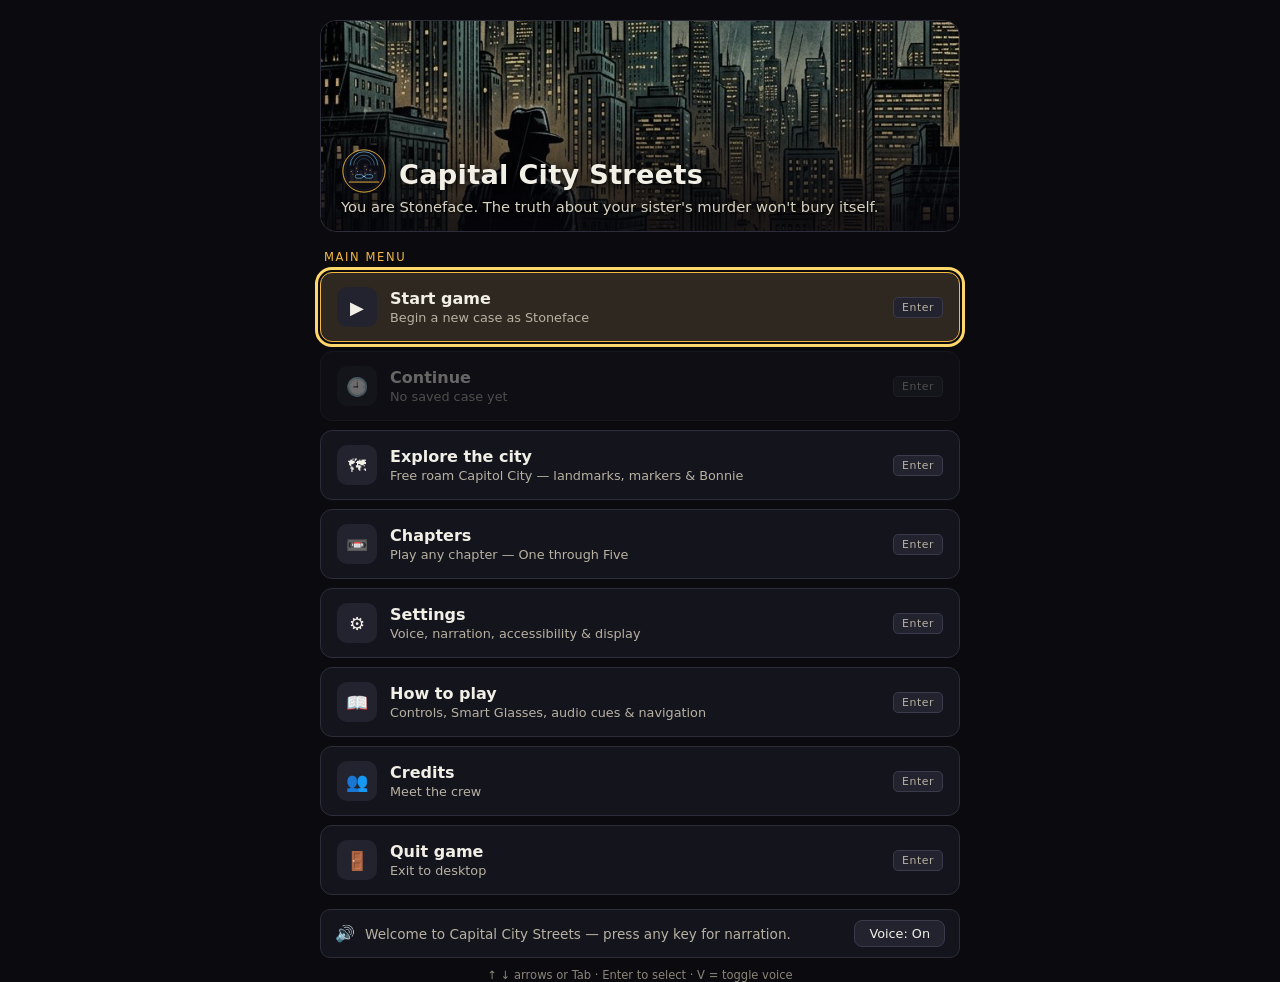
==== index.html @ 8eba344f "Initial commit - Capital City Streets Demo by Asfand Ali Play now: https://asfand5302.github.io/capi" ====
<!DOCTYPE html>
<html lang="en">
<head>
  <meta charset="utf-8" />
  <meta name="viewport" content="width=device-width, initial-scale=1, viewport-fit=cover, user-scalable=no" />
  <meta name="apple-mobile-web-app-capable" content="yes" />
  <meta name="apple-mobile-web-app-status-bar-style" content="black-translucent" />
  <meta name="mobile-web-app-capable" content="yes" />
  <title>Capital City Streets — Paschall Game Hub</title>
  <style>
    * { -webkit-tap-highlight-color: transparent; }
    html { touch-action: manipulation; }
    body { overscroll-behavior: none; }
    #choices button, .menu-btn, .v-toggle, .back-btn { touch-action: manipulation; -webkit-tap-highlight-color: rgba(245,185,66,0.3); }
    audio { display: none !important; }
  </style>
  <link rel="icon" href='data:image/svg+xml,<svg xmlns="http://www.w3.org/2000/svg" viewBox="0 0 100 100"><circle cx="50" cy="50" r="46" fill="%230c0c14" stroke="%23f5b942" stroke-width="6"/><rect x="30" y="60" width="40" height="6" fill="%23f5b942"/><rect x="30" y="40" width="17" height="9" rx="4.5" fill="none" stroke="%237fd4ff" stroke-width="4"/><rect x="53" y="40" width="17" height="9" rx="4.5" fill="none" stroke="%237fd4ff" stroke-width="4"/></svg>' />
  <link rel="stylesheet" href="styles.css" />
</head>
<body>

  <!-- ══ Custom logo emblem: the city seen through Smart Glasses ══ -->
  <svg style="display:none" aria-hidden="true">
    <symbol id="ccs-logo" viewBox="0 0 200 200">
      <circle cx="100" cy="100" r="92" fill="#0c0c14" stroke="#f5b942" stroke-width="4"/>
      <circle cx="100" cy="100" r="82" fill="none" stroke="#2a2a3a" stroke-width="2"/>
      <path d="M40 76 a60 60 0 0 1 120 0" fill="none" stroke="#7fd4ff" stroke-width="3" opacity=".85"/>
      <path d="M55 76 a45 45 0 0 1 90 0" fill="none" stroke="#7fd4ff" stroke-width="3" opacity=".55"/>
      <path d="M70 76 a30 30 0 0 1 60 0" fill="none" stroke="#7fd4ff" stroke-width="3" opacity=".3"/>
      <g fill="#1b1b28">
        <rect x="38" y="92" width="18" height="52"/><rect x="60" y="78" width="16" height="66"/>
        <rect x="80" y="98" width="14" height="46"/><rect x="98" y="70" width="18" height="74"/>
        <rect x="120" y="88" width="16" height="56"/><rect x="140" y="100" width="18" height="44"/>
      </g>
      <g fill="#f5b942">
        <rect x="43" y="100" width="3" height="4"/><rect x="50" y="112" width="3" height="4"/>
        <rect x="65" y="86" width="3" height="4"/><rect x="70" y="100" width="3" height="4"/>
        <rect x="103" y="78" width="3" height="4"/><rect x="110" y="92" width="3" height="4"/>
        <rect x="103" y="108" width="3" height="4"/><rect x="125" y="96" width="3" height="4"/>
        <rect x="146" y="108" width="3" height="4"/>
      </g>
      <rect x="62" y="116" width="34" height="15" rx="7.5" fill="#0c0c14" stroke="#7fd4ff" stroke-width="2.5"/>
      <rect x="104" y="116" width="34" height="15" rx="7.5" fill="#0c0c14" stroke="#7fd4ff" stroke-width="2.5"/>
      <rect x="96" y="121" width="8" height="5" fill="#7fd4ff"/>
      <rect x="34" y="146" width="132" height="4" fill="#f5b942"/>
    </symbol>
  </svg>

  <!-- ══ Paschall Game Hub — studio splash ══ -->
  <div id="splash" role="alert" aria-label="Paschall Game Hub presents Capital City Streets. Press any key to continue.">
    <svg class="splash-logo" aria-hidden="true"><use href="#ccs-logo"/></svg>
    <div class="splash-studio">PASCHALL GAME HUB</div>
    <div class="splash-presents">— presents —</div>
    <div class="splash-title">CAPITAL CITY STREETS</div>
    <div class="splash-tag">Hunt the truth. Avenge the silence.</div>
    <div class="splash-hint">press any key</div>
  </div>

  <!-- ══════════ MAIN MENU (mirrors original s-lobby) ══════════ -->
  <div id="main-menu" role="main" aria-label="Capital City Streets — main menu">
    <div class="menu-container">
      <h2 class="sr-only">Capital City Streets. Main menu. 7 options. Use arrow keys to navigate, Enter to select. Press V to toggle voice.</h2>

      <div class="menu-hero" aria-hidden="true">
        <img src="img/title.jpg" alt="" />
        <div class="menu-hero-overlay"></div>
        <div class="game-logo">
          <h1><svg class="logo-mark" aria-hidden="true"><use href="#ccs-logo"/></svg>Capital City Streets</h1>
          <p>You are Stoneface. The truth about your sister's murder won't bury itself.</p>
        </div>
      </div>

      <!-- Main list -->
      <div id="menu-list-wrap">
        <p class="lbl" aria-hidden="true">Main menu</p>
        <ul class="menu-list" role="listbox" aria-label="Main menu" id="lobby-menu">
          <li role="none"><button class="menu-btn" role="option" data-action="start"
            data-speak="Start game. Begin a new case as Stoneface. Press Enter.">
            <span class="micon" aria-hidden="true">▶</span>
            <span class="mlabel"><span class="mtitle">Start game</span><span class="msub">Begin a new case as Stoneface</span></span>
            <span class="kbadge" aria-hidden="true">Enter</span>
          </button></li>
          <li role="none"><button class="menu-btn" role="option" data-action="continue" id="menu-continue"
            data-speak="Continue. Resume your last save. Stoneface's case file is waiting. Press Enter.">
            <span class="micon" aria-hidden="true">🕘</span>
            <span class="mlabel"><span class="mtitle">Continue</span><span class="msub">Resume your last save</span></span>
            <span class="kbadge" aria-hidden="true">Enter</span>
          </button></li>
          <li role="none"><button class="menu-btn" role="option" data-action="explore"
            data-speak="Explore the city. Free roam Capitol City block by block. Landmarks, markers, and Bonnie. Press Enter.">
            <span class="micon" aria-hidden="true">🗺</span>
            <span class="mlabel"><span class="mtitle">Explore the city</span><span class="msub">Free roam Capitol City — landmarks, markers &amp; Bonnie</span></span>
            <span class="kbadge" aria-hidden="true">Enter</span>
          </button></li>
          <li role="none"><button class="menu-btn" role="option" data-action="chapters"
            data-speak="Chapters. Jump straight into any chapter of the story. Press Enter.">
            <span class="micon" aria-hidden="true">📼</span>
            <span class="mlabel"><span class="mtitle">Chapters</span><span class="msub">Play any chapter — One through Five</span></span>
            <span class="kbadge" aria-hidden="true">Enter</span>
          </button></li>
          <li role="none"><button class="menu-btn" role="option" data-action="settings"
            data-speak="Settings. Adjust voice, narration speed, accessibility and display options. Press Enter.">
            <span class="micon" aria-hidden="true">⚙</span>
            <span class="mlabel"><span class="mtitle">Settings</span><span class="msub">Voice, narration, accessibility &amp; display</span></span>
            <span class="kbadge" aria-hidden="true">Enter</span>
          </button></li>
          <li role="none"><button class="menu-btn" role="option" data-action="howto"
            data-speak="How to play. Learn the controls, Smart Glasses system, audio cues, and city navigation. Press Enter.">
            <span class="micon" aria-hidden="true">📖</span>
            <span class="mlabel"><span class="mtitle">How to play</span><span class="msub">Controls, Smart Glasses, audio cues &amp; navigation</span></span>
            <span class="kbadge" aria-hidden="true">Enter</span>
          </button></li>
          <li role="none"><button class="menu-btn" role="option" data-action="credits"
            data-speak="Credits. Meet the crew behind Capital City Streets. Press Enter.">
            <span class="micon" aria-hidden="true">👥</span>
            <span class="mlabel"><span class="mtitle">Credits</span><span class="msub">Meet the crew</span></span>
            <span class="kbadge" aria-hidden="true">Enter</span>
          </button></li>
          <li role="none"><button class="menu-btn" role="option" data-action="quit"
            data-speak="Quit game. Exit to desktop. Press Enter.">
            <span class="micon" aria-hidden="true">🚪</span>
            <span class="mlabel"><span class="mtitle">Quit game</span><span class="msub">Exit to desktop</span></span>
            <span class="kbadge" aria-hidden="true">Enter</span>
          </button></li>
        </ul>

        <div class="voicebar">
          <span aria-hidden="true" class="vb-icon">🔊</span>
          <span id="lv-label">Smart Glasses narration on — press V to toggle</span>
          <button class="v-toggle" id="lv-btn" aria-pressed="true"
            data-speak="Voice toggle. Currently on. Press Enter to turn narration off.">Voice: On</button>
        </div>
        <p class="kbd-hint">↑ ↓ arrows or Tab · Enter to select · V = toggle voice</p>
      </div>

      <!-- Chapters panel -->
      <div id="chapters-panel" class="menu-panel" hidden aria-label="Chapter select">
        <div class="panel-top">
          <button class="back-btn" data-action="back-main"
            data-speak="Back. Return to main menu. Press Enter.">← Back</button>
          <h2 class="panel-title">Select chapter</h2>
        </div>
        <ul class="menu-list">
          <li><button class="menu-btn" data-chapter="1"
            data-speak="Chapter One, The First Echo. Salena's apartment, the jingle lock, first blood. Press Enter to play.">
            <span class="micon" aria-hidden="true">1</span>
            <span class="mlabel"><span class="mtitle">The First Echo</span><span class="msub">Salena's apartment · the jingle lock · the data drive</span></span></button></li>
          <li><button class="menu-btn" data-chapter="2"
            data-speak="Chapter Two, The Block. Southside, Harbor, the Velvet Room stickup. Press Enter to play.">
            <span class="micon" aria-hidden="true">2</span>
            <span class="mlabel"><span class="mtitle">The Block</span><span class="msub">Southside · Harbor · the Velvet stickup</span></span></button></li>
          <li><button class="menu-btn" data-chapter="3"
            data-speak="Chapter Three, Waterfront and Island. Road ambush, nuclear Bonnie, the casino. Press Enter to play.">
            <span class="micon" aria-hidden="true">3</span>
            <span class="mlabel"><span class="mtitle">Waterfront / Island</span><span class="msub">Road ambush · nuclear Bonnie · the casino</span></span></button></li>
          <li><button class="menu-btn" data-chapter="4"
            data-speak="Chapter Four, The Takedown. Precinct shootout, five hitmen, the court ambush. Press Enter to play.">
            <span class="micon" aria-hidden="true">4</span>
            <span class="mlabel"><span class="mtitle">The Takedown</span><span class="msub">Precinct shootout · five hitmen · the court ambush</span></span></button></li>
          <li><button class="menu-btn" data-chapter="5"
            data-speak="Chapter Five, The Grand Finale. The mansion gala, Wexler and Voss, three endings. Press Enter to play.">
            <span class="micon" aria-hidden="true">5</span>
            <span class="mlabel"><span class="mtitle">The Grand Finale</span><span class="msub">Mansion gala · Wexler &amp; Voss · three endings</span></span></button></li>
                                      </ul>
      </div>

      <!-- Settings panel -->
      <div id="settings-panel" class="menu-panel" hidden aria-label="Settings">
        <div class="panel-top">
          <button class="back-btn" data-action="back-main"
            data-speak="Back. Return to main menu. Press Enter.">← Back</button>
          <h2 class="panel-title">Settings</h2>
        </div>
        <div class="setting-row">
          <span class="sicon" aria-hidden="true">🔊</span>
          <span class="slabel"><span class="sname">Smart Glasses narration</span>
          <span class="sdesc">Spoken narration of every line and option</span></span>
          <button class="v-toggle" id="set-voice" aria-pressed="true"
            data-speak="Smart Glasses narration. Currently on. Press Enter to toggle.">On</button>
        </div>
        <div class="setting-row">
          <span class="sicon" aria-hidden="true">⏩</span>
          <span class="slabel"><span class="sname">Narration speed</span>
          <span class="sdesc">How fast the Smart Glasses speak</span></span>
          <input type="range" id="set-rate" class="sslider" min="70" max="150" step="10"
            aria-label="Narration speed percent"
            data-speak="Narration speed slider. Use left and right arrow keys to change the speed.">
          <span class="sval" id="set-rate-val">100%</span>
        </div>
        <div class="setting-row">
          <span class="sicon" aria-hidden="true">🎼</span>
          <span class="slabel"><span class="sname">Music volume</span>
          <span class="sdesc">Generative score loudness</span></span>
          <input type="range" id="set-mus" class="sslider" min="0" max="100" step="5"
            aria-label="Music volume percent"
            data-speak="Music volume slider. Use left and right arrows to change.">
          <span class="sval" id="set-mus-val">100%</span>
        </div>
        <div class="setting-row">
          <span class="sicon" aria-hidden="true">🌆</span>
          <span class="slabel"><span class="sname">Ambience volume</span>
          <span class="sdesc">Room tones, rain, city life</span></span>
          <input type="range" id="set-amb" class="sslider" min="0" max="100" step="5"
            aria-label="Ambience volume percent"
            data-speak="Ambience volume slider. Use left and right arrows to change.">
          <span class="sval" id="set-amb-val">100%</span>
        </div>
        <div class="setting-row">
          <span class="sicon" aria-hidden="true">🌓</span>
          <span class="slabel"><span class="sname">High contrast</span>
          <span class="sdesc">Brighter colors, stronger outlines — key H anytime</span></span>
          <button class="v-toggle" id="set-hc" aria-pressed="false"
            data-speak="High contrast mode. Currently off. Press Enter to toggle.">Off</button>
        </div>
        <div class="setting-row">
          <span class="sicon" aria-hidden="true">🎧</span>
          <span class="slabel"><span class="sname">Focus Mode</span>
          <span class="sdesc">Dims visuals during play — press F anytime in game</span></span>
        </div>
        <div class="setting-row" style="border:2px solid #f5b942; background: rgba(245,185,66,0.08);">
          <span class="sicon" aria-hidden="true">🦯</span>
          <span class="slabel"><span class="sname">Blind-Friendly Real Audio — OpenGameArt.org</span>
          <span class="sdesc">Real noir jazz (Future Noir, Velvet Sax, Noire Crime Time) + real punch SFX + footsteps + city ambience. For blind immersion — CC0/CC-BY</span></span>
          <button class="v-toggle" id="set-oga" aria-pressed="true"
            data-speak="Blind friendly real audio from Open Game Art. Currently on. Real noir jazz and punch sounds for blind immersion. Press Enter to toggle.">On</button>
        </div>
        <div class="setting-row">
          <span class="sicon" aria-hidden="true">🎵</span>
          <span class="slabel"><span class="sname">Real Music Volume</span>
          <span class="sdesc">Noir jazz tracks from OpenGameArt.org</span></span>
          <input type="range" id="set-oga-mus" class="sslider" min="0" max="100" step="5"
            aria-label="Real music volume"
            data-speak="Real noir music volume slider.">
          <span class="sval" id="set-oga-mus-val">70%</span>
        </div>
        <div class="setting-row">
          <span class="sicon" aria-hidden="true">🥊</span>
          <span class="slabel"><span class="sname">Real SFX Volume</span>
          <span class="sdesc">Real punch, footsteps, doors from OpenGameArt.org</span></span>
          <input type="range" id="set-oga-sfx" class="sslider" min="0" max="100" step="5"
            aria-label="Real SFX volume"
            data-speak="Real punch and footsteps volume slider.">
          <span class="sval" id="set-oga-sfx-val">90%</span>
        </div>
        <div class="setting-row" style="border:2px solid #7fd4ff; background: rgba(127,212,255,0.08);">
          <span class="sicon" aria-hidden="true">🎙️</span>
          <span class="slabel"><span class="sname">Real Human Voices — Not Computer!</span>
          <span class="sdesc">Stoneface, Glasses, Salena, Sam, Priest now sound like REAL people, not computer TTS. Generated with AI voice actors. Hybrid: real for main, improved TTS for others.</span></span>
          <button class="v-toggle" id="set-realvoices" aria-pressed="true"
            data-speak="Real human voices. Currently on. Real human voices, not computer. Stoneface, Glasses, Salena have real voices. Press Enter to toggle.">On</button>
        </div>
        <div class="setting-row" style="border:2px solid #ff6b6b; background: rgba(255,107,107,0.08);">
          <span class="sicon" aria-hidden="true">🔊</span>
          <span class="slabel"><span class="sname">Realistic Sounds — Mixkit / OGA CC0</span>
          <span class="sdesc">Real recorded footsteps (grass, stone, sand, concrete), punches (strong, fast, body), doors, city rain, coins, swords. CC0 realistic, not synthetic. From Mixkit-style packs.</span></span>
          <button class="v-toggle" id="set-realistic" aria-pressed="true"
            data-speak="Realistic sounds from Mixkit and OpenGameArt. Currently on. Real footsteps, punches, doors, city ambience. Press Enter to toggle.">On</button>
        </div>
        <div class="setting-row">
          <span class="sicon" aria-hidden="true">🎚️</span>
          <span class="slabel"><span class="sname">Realistic Volume</span>
          <span class="sdesc">Footsteps, punches, doors, city - realistic SFX</span></span>
          <input type="range" id="set-real-vol" class="sslider" min="0" max="100" step="5"
            aria-label="Realistic volume"
            data-speak="Realistic sounds volume slider.">
          <span class="sval" id="set-real-vol-val">90%</span>
        </div>
        <div class="setting-row" style="border:2px solid #a78bfa; background: rgba(167,139,250,0.12);">
          <span class="sicon" aria-hidden="true">🎼</span>
          <span class="slabel"><span class="sname">Professional Blind Music Vibe — High Level</span>
          <span class="sdesc">Leitmotifs (character themes), Vertical Remixing (base+tension+combat layers), Stingers (objective/danger), Sonar Enhanced Listening, Binaural spatial music. Like TLOU2 + Hades + A Plague Tale. Real noir jazz from Pixabay CC0 + OGA.</span></span>
          <button class="v-toggle" id="set-blindmusic" aria-pressed="true"
            data-speak="Professional blind music vibe. Currently on. Leitmotifs for Stoneface Salena Glasses, vertical remixing with 3 layers, stingers for events, sonar enhanced listening mode like The Last of Us Part 2. Press Enter to toggle.">On</button>
        </div>
        <div class="setting-row">
          <span class="sicon" aria-hidden="true">🎹</span>
          <span class="slabel"><span class="sname">Blind Music Volume</span>
          <span class="sdesc">Leitmotifs + vertical layers + stingers - professional blind vibe</span></span>
          <input type="range" id="set-blind-vol" class="sslider" min="0" max="100" step="5"
            aria-label="Blind music volume"
            data-speak="Professional blind music volume slider. Leitmotifs and vertical remixing.">
          <span class="sval" id="set-blind-vol-val">60%</span>
        </div>
        <div class="setting-row">
          <span class="sicon" aria-hidden="true">📡</span>
          <span class="slabel"><span class="sname">Enhanced Listening Mode (Sonar)</span>
          <span class="sdesc">Sonar sweep like TLOU2 - press E in game to ping nearby characters/objects with spatial audio + leitmotifs. For blind navigation.</span></span>
          <button class="v-toggle" id="set-sonar" aria-pressed="false"
            data-speak="Enhanced listening mode sonar. Currently off. When on, press E to sonar ping nearby characters with leitmotifs and spatial audio. Like The Last of Us Part 2. Press Enter to toggle.">Off</button>
        </div>
      </div>

      <!-- Credits panel -->
      <div id="credits-panel" class="menu-panel" hidden aria-label="Credits">
        <div class="panel-top">
          <button class="back-btn" data-action="back-main"
            data-speak="Back. Return to main menu. Press Enter.">← Back</button>
          <h2 class="panel-title">Credits — Meet the crew</h2>
        </div>
        <ul class="menu-list" id="credits-list">
          <li><div class="menu-btn credit-row" tabindex="0" data-speak="Stoneface. You. Blind crew leader. Grief sharpened into purpose. Every move, for Salena.">
            <span class="micon" aria-hidden="true">🕶</span>
            <span class="mlabel"><span class="mtitle">Stoneface</span><span class="msub">You — blind crew leader, grief sharpened into purpose</span></span></div></li>
          <li><div class="menu-btn credit-row" tabindex="0" data-speak="Bonnie. Your bulletproof S U V. Crew built, A I voiced. She steers, she fights, she waits outside.">
            <span class="micon" aria-hidden="true">🚙</span>
            <span class="mlabel"><span class="mtitle">Bonnie</span><span class="msub">Bulletproof SUV — crew-built, AI-voiced</span></span></div></li>
          <li><div class="menu-btn credit-row" tabindex="0" data-speak="Sam Caldwell. Inside cop ally. Subtle hints by phone. Your eyes inside the law.">
            <span class="micon" aria-hidden="true">📞</span>
            <span class="mlabel"><span class="mtitle">Sam Caldwell</span><span class="msub">Inside-cop ally — your eyes inside the law</span></span></div></li>
          <li><div class="menu-btn credit-row" tabindex="0" data-speak="Priest Malachai. Moral compass with street knowledge. The only honest gatekeeper.">
            <span class="micon" aria-hidden="true">🕯</span>
            <span class="mlabel"><span class="mtitle">Priest Malachai</span><span class="msub">Moral compass — the only honest gatekeeper</span></span></div></li>
          <li><div class="menu-btn credit-row" tabindex="0" data-speak="Marcus Harbor Kane. Navy Seal. Undercover in plain sight. Waiting for a reason to live.">
            <span class="micon" aria-hidden="true">🏀</span>
            <span class="mlabel"><span class="mtitle">Marcus "Harbor" Kane</span><span class="msub">Navy Seal — undercover in plain sight</span></span></div></li>
          <li><div class="menu-btn credit-row" tabindex="0" data-speak="Nyx and Nia Vale. Twin assassins. Nyx, calm voice, surgical violence. Nia, playful voice, terrifying impulse control. Point them.">
            <span class="micon" aria-hidden="true">🗡</span>
            <span class="mlabel"><span class="mtitle">Nyx &amp; Nia Vale</span><span class="msub">Twin assassins — point them</span></span></div></li>
          <li><div class="menu-btn credit-row" tabindex="0" data-speak="Elias Ledger. Pawn shop investor. Bankroll brain, upgrade broker.">
            <span class="micon" aria-hidden="true">💰</span>
            <span class="mlabel"><span class="mtitle">Elias "Ledger"</span><span class="msub">Pawn shop investor — upgrade broker</span></span></div></li>
          <li><div class="menu-btn credit-row" tabindex="0" data-speak="Tess Area Six. Computer engineer. Builds Bonnie's systems, armor upgrades, and the healing chamber.">
            <span class="micon" aria-hidden="true">🔧</span>
            <span class="mlabel"><span class="mtitle">Tess "Area Six"</span><span class="msub">Computer engineer — builds Bonnie's systems</span></span></div></li>
          <li><div class="menu-btn credit-row" tabindex="0" data-speak="Seraphine Sera. The island. Romance that becomes a choice, not a cutscene.">
            <span class="micon" aria-hidden="true">🏝</span>
            <span class="mlabel"><span class="mtitle">Seraphine "Sera"</span><span class="msub">The island — a romance you choose</span></span></div></li>
          <li><div class="menu-btn credit-row" tabindex="0" data-speak="Mayor Wexler. Charismatic. Ruthless. Addicted to legacy.">
            <span class="micon" aria-hidden="true">🏛</span>
            <span class="mlabel"><span class="mtitle">Mayor Wexler</span><span class="msub">Charismatic, ruthless, addicted to legacy</span></span></div></li>
          <li><div class="menu-btn credit-row" tabindex="0" data-speak="Chief Voss. Cold. Procedural. Convinced the city belongs to him.">
            <span class="micon" aria-hidden="true">🚔</span>
            <span class="mlabel"><span class="mtitle">Chief Voss</span><span class="msub">Cold, procedural — the city is his, he thinks</span></span></div></li>
        </ul>
        <div class="setting-row" style="margin-top:12px">
          <span class="sicon" aria-hidden="true">🖤</span>
          <span class="slabel">
            <span class="sname">A Paschall Games production</span>
            <span class="sdesc">Designed accessibility-first · Hand-built noir engine: WebAudio generative score, HRTF spatial sound, Three.js streets · Every voice synthesized, every pixel data-driven · For Salena.</span>
          </span>
        </div>
      </div>

      <!-- Quit notice -->
      <div id="quit-panel" class="menu-panel" hidden aria-label="Quit">
        <div class="game-logo">
          <h1>🏙 Capital City Streets</h1>
          <p id="quit-text">It is now safe to close this tab. Justice is coming — one block at a time.</p>
        </div>
      </div>
    </div>
  </div>

  <div id="game" hidden>
    <!-- Top bar -->
    <header id="topbar" role="status" aria-label="Status bar">
      <span id="hud-location" class="hud-chip">📍 —</span>
      <span id="hud-cc" class="hud-chip cc">🪙 0 CC</span>
      <span id="hud-health" class="hud-chip health" aria-label="Health">
        ❤️ <span class="bar"><span id="health-fill"></span></span>
      </span>
      <span id="hud-heat" class="hud-chip heat" hidden>🔥 Heat 0</span>
      <span id="hud-focus" class="hud-chip focus" hidden>🎧 Focus</span>
      <button id="btn-menu" class="hud-chip hud-btn" aria-label="Back to main menu (Escape key)"
        title="Main menu (Esc)">☰</button>
      <button id="btn-fullscreen" class="hud-chip hud-btn" aria-label="Toggle fullscreen"
        title="Toggle fullscreen">⛶</button>
    </header>

    <!-- Scene viewport -->
    <main id="stage" aria-label="Scene" tabindex="0">
      <svg id="scene-art" viewBox="0 0 800 450" preserveAspectRatio="xMidYMid slice" aria-hidden="true"></svg>
      <div id="grade" aria-hidden="true"></div>
      <div id="fx" aria-hidden="true"></div>
      <div id="subtitle" aria-live="polite"></div>
    </main>

    <!-- Choices -->
    <nav id="choices" aria-label="Choices"></nav>

    <!-- Cinematic chapter title card -->
    <div id="chapter-card" aria-hidden="true"></div>

    <!-- Narration log (Smart Glasses feed) -->
    <section id="narration-log" aria-label="Smart Glasses narration log" aria-live="off">
      <h2>Smart Glasses Feed</h2>
      <ol id="log-lines"></ol>
    </section>
  </div>

  <!-- ══════════ OPEN-WORLD CITY (free roam) ══════════ -->
  <div id="city" hidden>
    <header id="city-hud" role="status" aria-label="City status">
      <span id="city-mode" class="hud-chip">—</span>
      <span id="city-loc" class="hud-chip">📍 —</span>
      <span id="city-cc" class="hud-chip cc">🪙 0 CC</span>
      <span class="hud-chip health" aria-label="Health">❤️ <span class="bar"><span id="city-health-fill"></span></span></span>
      <span id="city-ride" class="hud-chip ride" hidden>🚙 Riding Bonnie</span>
      <span id="city-marker-chip" class="hud-chip markerchip" hidden></span>
    </header>
    <main id="city-stage" tabindex="0" aria-label="Capitol City">
      <svg id="city-svg" viewBox="0 0 720 540" preserveAspectRatio="xMidYMid slice" aria-hidden="true">
        <g id="city-world"></g>
      </svg>
      <canvas id="city-3d" hidden aria-hidden="true"></canvas>
      <div id="city-caption" aria-live="polite"></div>
    </main>
    <p class="city-keys">
      ↑ ↓ ← → move · Enter interact · L look · P sonar ping · K district guide · G go-to landmark · U your trail<br/>
      M set marker · N hear the way · X clear marker · B ride Bonnie · C 3D/map view · O 3D sound · I case file · Esc menu
      · <span id="city-ver"></span>
    </p>
  </div>


  <script src="src/tts.js"></script>
  <script src="src/realvoices.js"></script>
  <script src="src/ogaudio.js"></script>
  <script src="src/realistic.js"></script>
  <script src="src/blindmusic.js"></script>
  <script src="src/audio.js"></script>
  <script src="src/spatial.js"></script>
  <script src="src/music.js"></script>
  <script src="src/premium_audio.js"></script>
  <script src="src/input.js"></script>
  <script src="src/economy.js"></script>
  <script src="src/game.js"></script>
  <script src="vendor/three.min.js"></script>
  <script src="src/audio3d.js"></script>
  <script src="src/city3d.js"></script>
  <script src="src/city.js"></script>
  <script src="src/mainmenu.js"></script>


  <!-- Mobile Browser Fix: Unlock audio + improve TTS voice loading -->
  <script>
  (function() {
    const isMobile = /iPhone|iPad|iPod|Android/i.test(navigator.userAgent);
    const isIOS = /iPhone|iPad|iPod/i.test(navigator.userAgent);
    if (!isMobile) return;
    console.log('[Mobile] Browser detected - applying mobile fixes iOS='+isIOS);
    let unlocked = false;
    const unlockAllAudio = () => {
      if (unlocked) return;
      unlocked = true;
      console.log('[Mobile] First gesture - unlocking audio');
      try {
        if (typeof TTS !== 'undefined' && TTS.unlockAudio) TTS.unlockAudio();
        if (typeof RealVoices !== 'undefined' && RealVoices.unlockMobile) RealVoices.unlockMobile();
        if (typeof OGAudio !== 'undefined' && OGAudio.unlockMobile) OGAudio.unlockMobile();
        if (typeof BlindMusic !== 'undefined' && BlindMusic.unlockMobile) BlindMusic.unlockMobile();
        if (window.speechSynthesis) {
          try {
            const u = new SpeechSynthesisUtterance('');
            u.volume = 0;
            window.speechSynthesis.speak(u);
            window.speechSynthesis.cancel();
            window.speechSynthesis.getVoices();
          } catch (e) {}
        }
      } catch (e) { console.warn('[Mobile] Unlock failed:', e); }
    };
    ['touchstart','touchend','click','keydown'].forEach(ev => {
      document.addEventListener(ev, unlockAllAudio, { once: true, passive: true, capture: true });
    });
    if (isIOS && window.speechSynthesis) {
      const forceVoiceLoad = () => { try { window.speechSynthesis.getVoices(); } catch (e) {} };
      setTimeout(forceVoiceLoad, 100);
      setTimeout(forceVoiceLoad, 500);
      setTimeout(forceVoiceLoad, 1000);
      window.speechSynthesis.onvoiceschanged = forceVoiceLoad;
    }
    document.body.classList.add('mobile-browser');
    if (isIOS) document.body.classList.add('ios-browser');
    console.log('[Mobile] Fixes applied - voice will work after first tap');
  })();
  </script>

</body>
</html>
---- styles.css ----
/* ============================================================
   CAPITAL CITY STREETS — styles.css
   Editable: colors live in :root variables. Change freely.
   ============================================================ */

:root {
  --bg: #0a0a0f;
  --panel: #14141d;
  --ink: #f2efe6;
  --accent: #f5b942;        /* gold — choices, highlights */
  --accent-2: #7fd4ff;      /* cyan — Smart Glasses feed */
  --danger: #ff5d5d;
  --ok: #7dff9e;
  --focus-ring: #ffd76a;
  --font: "Segoe UI", system-ui, -apple-system, Roboto, Arial, sans-serif;
}

/* High-contrast mode (toggle with H in-game) */
body.high-contrast {
  --bg: #000;
  --panel: #000;
  --ink: #fff;
  --accent: #ffee00;
  --accent-2: #00ffff;
  --danger: #ff8080;
  --ok: #80ff80;
}

* { box-sizing: border-box; margin: 0; padding: 0; }

/* The `hidden` attribute must ALWAYS win over display rules —
   without this, #main-menu (display:flex) would stay visible
   after pressing Start game. */
[hidden] { display: none !important; }

html, body { height: 100%; }

body {
  background: var(--bg);
  color: var(--ink);
  font-family: var(--font);
  display: flex;
  justify-content: center;
}

#game {
  width: min(960px, 100%);
  display: flex;
  flex-direction: column;
  gap: 10px;
  padding: 12px;
}

/* ---------- HUD ---------- */
#topbar {
  display: flex;
  flex-wrap: wrap;
  gap: 8px;
  align-items: center;
}
.hud-chip {
  background: var(--panel);
  border: 1px solid #2c2c3a;
  border-radius: 999px;
  padding: 6px 14px;
  font-size: 0.95rem;
  letter-spacing: 0.02em;
}
.hud-chip.cc { color: var(--accent); font-weight: 700; }
.hud-chip.heat { color: var(--danger); font-weight: 700; }
.hud-chip.focus { color: var(--accent-2); }
.hud-chip.health { display: inline-flex; align-items: center; gap: 6px; }
.bar {
  display: inline-block;
  width: 90px; height: 10px;
  background: #2c2c3a;
  border-radius: 999px;
  overflow: hidden;
}
#health-fill {
  display: block; height: 100%;
  width: 100%;
  background: linear-gradient(90deg, var(--danger), var(--ok));
  transition: width .3s ease;
}

/* ---------- Stage (fills the screen in play mode) ---------- */
#stage {
  position: relative;
  flex: 1;
  min-height: 0;
  border: 2px solid #2c2c3a;
  border-radius: 14px;
  overflow: hidden;
  background: #000;
  outline: none;
}
#scene-art { width: 100%; height: 100%; display: block; }

#subtitle {
  position: absolute;
  left: 0; right: 0; bottom: 0;
  padding: 18px 24px 16px;
  background: linear-gradient(transparent, rgba(0,0,0,.88) 45%);
  font-size: clamp(1.05rem, 2.6vw, 1.45rem);
  line-height: 1.45;
  min-height: 3.2em;
  text-shadow: 0 2px 6px #000;
}
#subtitle .speaker {
  color: var(--accent);
  font-weight: 700;
  text-transform: uppercase;
  letter-spacing: .08em;
  font-size: .8em;
  display: block;
  margin-bottom: 2px;
}
#subtitle.flash { animation: flash .25s ease; }
@keyframes flash { 0% { background: rgba(245,185,66,.25); } 100% { background: transparent; } }

/* ---------- Choices ---------- */
#choices {
  display: flex;
  flex-direction: column;
  gap: 8px;
  width: 100%;
  max-width: 920px;
  margin: 0 auto;
  max-height: 38vh;
  overflow-y: auto;
}
.choice {
  display: flex;
  align-items: center;
  gap: 12px;
  width: 100%;
  text-align: left;
  background: var(--panel);
  color: var(--ink);
  border: 2px solid #2c2c3a;
  border-radius: 10px;
  padding: 12px 16px;
  font-size: 1.05rem;
  font-family: inherit;
  cursor: pointer;
}
.choice .key-hint {
  flex: none;
  width: 28px; height: 28px;
  display: grid; place-items: center;
  border: 1px solid var(--accent);
  border-radius: 6px;
  color: var(--accent);
  font-weight: 700;
  font-size: .9rem;
}
.choice[aria-selected="true"], .choice:focus-visible {
  border-color: var(--accent);
  background: color-mix(in srgb, var(--accent) 14%, var(--panel));
  outline: 3px solid var(--focus-ring);
  outline-offset: 2px;
}
.choice:disabled { opacity: .45; cursor: not-allowed; }

/* ---------- Narration log ---------- */
#narration-log {
  background: var(--panel);
  border: 1px solid #2c2c3a;
  border-radius: 12px;
  padding: 8px 16px;
  max-height: 110px;
  overflow-y: auto;
  font-size: .92rem;
  flex-shrink: 0;
}
#narration-log h2 {
  font-size: .8rem;
  text-transform: uppercase;
  letter-spacing: .12em;
  color: var(--accent-2);
  margin-bottom: 6px;
}
#log-lines { list-style: none; }
#log-lines li {
  padding: 3px 0;
  border-bottom: 1px dashed #23232f;
  color: #cfc9ba;
}
#log-lines li .who { color: var(--accent-2); font-weight: 600; }

/* ---------- Editor ---------- */
#editor-dock { position: fixed; right: 14px; bottom: 14px; }
#btn-editor {
  background: var(--accent);
  color: #1a1405;
  font-weight: 700;
  border: none;
  border-radius: 999px;
  padding: 10px 18px;
  font-size: .95rem;
  cursor: pointer;
  font-family: inherit;
}
#editor {
  border: none;
  border-radius: 14px;
  background: var(--panel);
  color: var(--ink);
  width: min(860px, 94vw);
  padding: 18px;
}
#editor::backdrop { background: rgba(0,0,0,.7); }
.editor-head { margin-bottom: 10px; }
.editor-head h2 { color: var(--accent); }
.editor-head .hint { font-size: .85rem; color: #b8b2a2; display:block; margin-top:4px; }
#editor-file {
  width: 100%;
  margin: 8px 0;
  padding: 8px;
  background: var(--bg);
  color: var(--ink);
  border: 1px solid #2c2c3a;
  border-radius: 8px;
  font-family: inherit;
}
#editor-text {
  width: 100%;
  height: 46vh;
  background: #050508;
  color: #d8ffd8;
  border: 1px solid #2c2c3a;
  border-radius: 8px;
  font-family: ui-monospace, Consolas, monospace;
  font-size: .85rem;
  padding: 10px;
  resize: vertical;
}
#editor-status { min-height: 1.4em; margin: 8px 0; color: var(--ok); font-size: .9rem; }
#editor-status.err { color: var(--danger); }
#editor menu { display: flex; gap: 8px; flex-wrap: wrap; }
#editor menu button {
  background: #23232f;
  color: var(--ink);
  border: 1px solid #3a3a4a;
  border-radius: 8px;
  padding: 8px 16px;
  font-family: inherit;
  font-size: .95rem;
  cursor: pointer;
}
#editor menu button[value="apply"] { background: var(--accent); color: #1a1405; font-weight: 700; }

/* Focus-mode visual cue: dim everything except subtitles */
body.focus-mode #scene-art { filter: brightness(.35) grayscale(.6); }
body.focus-mode #narration-log { border-color: var(--accent-2); }

/* Reduced motion respect */
@media (prefers-reduced-motion: reduce) {
  * { animation: none !important; transition: none !important; }
}

/* ============================================================
   MAIN MENU — mirrors original s-lobby structure
   ============================================================ */

.sr-only {
  position: absolute; width: 1px; height: 1px;
  overflow: hidden; clip: rect(0 0 0 0); white-space: nowrap;
}

#main-menu {
  width: 100%;
  min-height: 100vh;
  display: flex;
  justify-content: center;
  padding: 20px 12px 40px;
}
.menu-container { width: min(640px, 100%); }

.menu-hero {
  position: relative;
  border-radius: 16px;
  overflow: hidden;
  border: 1px solid #2c2c3a;
  margin-bottom: 18px;
}
.menu-hero img { width: 100%; height: 210px; object-fit: cover; display: block; }
.menu-hero-overlay {
  position: absolute; inset: 0;
  background: linear-gradient(180deg, rgba(5,5,10,.15) 30%, rgba(5,5,10,.88) 95%);
}
.game-logo { position: absolute; left: 0; right: 0; bottom: 0; padding: 16px 20px; }
.game-logo h1 { font-size: 1.7rem; font-weight: 700; letter-spacing: .01em; color: var(--ink); text-shadow: 0 2px 8px #000; }
.game-logo p { font-size: .92rem; color: #d8d2c2; margin-top: 4px; text-shadow: 0 1px 4px #000; }

.lbl {
  font-size: .72rem; text-transform: uppercase; letter-spacing: .14em;
  color: var(--accent); margin: 0 0 8px 4px;
}

.menu-list { list-style: none; display: flex; flex-direction: column; gap: 9px; }
.menu-btn {
  display: flex; align-items: center; gap: 13px; width: 100%;
  padding: 14px 16px;
  background: var(--panel);
  border: 1px solid #2c2c3a;
  border-radius: 12px;
  cursor: pointer; text-align: left;
  color: var(--ink);
  font-family: inherit; font-size: 1rem;
  transition: background .12s, border-color .12s;
}
.menu-btn:hover { background: #1b1b26; border-color: #3a3a4a; }
.menu-btn:focus-visible, .menu-btn.sel {
  outline: 3px solid var(--focus-ring); outline-offset: 2px;
  border-color: var(--accent);
  background: color-mix(in srgb, var(--accent) 12%, var(--panel));
}
.menu-btn:disabled { opacity: .4; cursor: not-allowed; }
.micon {
  width: 40px; height: 40px; border-radius: 10px;
  background: #23232f;
  display: flex; align-items: center; justify-content: center;
  flex-shrink: 0; font-size: 18px;
}
.mlabel { flex: 1; }
.mtitle { font-size: 1rem; font-weight: 600; display: block; }
.msub { font-size: .8rem; color: #b8b2a2; display: block; margin-top: 2px; }
.kbadge {
  font-size: .68rem; padding: 3px 8px;
  background: #23232f; border: 1px solid #3a3a4a; border-radius: 5px;
  color: #b8b2a2; flex-shrink: 0; letter-spacing: .05em;
}

.voicebar {
  display: flex; align-items: center; gap: 10px;
  padding: 10px 14px;
  border: 1px solid #2c2c3a; border-radius: 10px;
  background: var(--panel);
  margin-top: 14px;
  font-size: .85rem; color: #b8b2a2;
}
.voicebar .vb-icon { font-size: 1rem; }
.voicebar span:not(.vb-icon) { flex: 1; }
.v-toggle {
  font-size: .8rem; padding: 5px 14px;
  background: #23232f; border: 1px solid #3a3a4a; border-radius: 8px;
  cursor: pointer; color: var(--ink); font-family: inherit;
}
.v-toggle:focus-visible { outline: 3px solid var(--focus-ring); outline-offset: 2px; }
.kbd-hint { font-size: .72rem; color: #8a8578; text-align: center; margin-top: 10px; }

/* Panels: settings / credits / quit */
.menu-panel { animation: panelIn .18s ease; }
@keyframes panelIn { from { opacity: 0; transform: translateY(6px); } to { opacity: 1; transform: none; } }
.panel-top { display: flex; align-items: center; gap: 12px; margin-bottom: 14px; }
.back-btn {
  padding: 8px 14px; font-size: .85rem;
  background: var(--panel); border: 1px solid #3a3a4a; border-radius: 8px;
  cursor: pointer; color: var(--ink); font-family: inherit;
}
.back-btn:focus-visible { outline: 3px solid var(--focus-ring); outline-offset: 2px; }
.panel-title { font-size: 1.1rem; font-weight: 700; color: var(--accent); }

.setting-row {
  display: flex; align-items: center; gap: 13px;
  padding: 13px 15px;
  background: var(--panel); border: 1px solid #2c2c3a; border-radius: 12px;
  margin-bottom: 8px;
}
.sicon { font-size: 17px; flex-shrink: 0; width: 24px; text-align: center; }
.slabel { flex: 1; }
.sname { font-size: .95rem; font-weight: 600; display: block; }
.sdesc { font-size: .78rem; color: #b8b2a2; display: block; margin-top: 1px; }
.sval { font-size: .9rem; color: var(--accent); font-weight: 700; min-width: 44px; text-align: right; }
.sslider { width: 120px; accent-color: var(--accent); cursor: pointer; flex-shrink: 0; }
.sslider:focus-visible { outline: 3px solid var(--focus-ring); outline-offset: 2px; }

.credit-row { cursor: default; }

/* Fullscreen toggle in HUD */
.hud-btn {
  margin-left: auto;
  cursor: pointer;
  font-family: inherit;
  font-size: 1rem;
  color: var(--ink);
}
.hud-btn:hover { border-color: var(--accent); color: var(--accent); }
.hud-btn:focus-visible { outline: 3px solid var(--focus-ring); outline-offset: 2px; }

/* ============================================================
   OPEN-WORLD CITY LAYER
   ============================================================ */
#city {
  width: 100%;
  height: 100vh;
  height: 100dvh;
  display: flex;
  flex-direction: column;
  gap: 8px;
  padding: 10px 14px;
  overflow: hidden;
}
#city-hud { display: flex; flex-wrap: wrap; gap: 8px; align-items: center; }
.hud-chip.ride { color: var(--ok); font-weight: 700; }
.hud-chip.markerchip { color: var(--accent-2); }

#city-stage {
  position: relative;
  flex: 1;
  min-height: 0;
  border: 2px solid #2c2c3a;
  border-radius: 14px;
  overflow: hidden;
  background: #0c0c12;
  outline: none;
}
#city-svg { width: 100%; height: 100%; display: block; }

#city-caption {
  position: absolute;
  left: 0; right: 0; bottom: 0;
  padding: 18px 24px 16px;
  background: linear-gradient(transparent, rgba(0,0,0,.88) 45%);
  font-size: clamp(1.05rem, 2.4vw, 1.35rem);
  line-height: 1.45;
  min-height: 3em;
  text-shadow: 0 2px 6px #000;
}
#city-caption.flash { animation: flash .25s ease; }

.city-keys {
  flex-shrink: 0;
  text-align: center;
  font-size: .8rem;
  color: #8a8578;
  letter-spacing: .03em;
}

body.focus-mode #city-svg { filter: brightness(.4) grayscale(.5); }

/* ── 3D city view ── */
#city-svg { position: absolute; inset: 0; }
#city-3d  { position: absolute; inset: 0; width: 100%; height: 100%; display: block; }
#city.view3d #city-svg {
  inset: auto;
  top: 10px; right: 10px;
  width: 230px; height: 172px;
  border: 1px solid #3a3a4a;
  border-radius: 10px;
  opacity: .92;
  background: rgba(8,8,14,.75);
}
body.focus-mode #city-3d { filter: brightness(.45) grayscale(.5); }

/* story-mode 3D canvas shares the stage */
#stage canvas { position: absolute; inset: 0; width: 100%; height: 100%; display: block; }

/* ============================================================
   STORY-MODE ANIMATION LAYER
   ============================================================ */

/* Ken Burns breathing + crossfade-in on every art change */
#scene-art {
  animation: artIn .7s ease both, kenburns 18s ease-in-out .7s infinite alternate;
  transform-origin: 50% 60%;
}
@keyframes kenburns {
  from { transform: scale(1.02) translate(0, 0); }
  to   { transform: scale(1.12) translate(-1.8%, 1.6%); }
}
@keyframes artIn { from { opacity: 0; } to { opacity: 1; } }

/* atmospheric overlay container */
#fx { position: absolute; inset: 0; pointer-events: none; z-index: 2; }
#subtitle { z-index: 3; }

/* rain */
[data-fx="rain"] #fx {
  background: repeating-linear-gradient(115deg, transparent 0 7px, rgba(160,190,255,.12) 7px 8px);
  animation: rainMove .45s linear infinite;
}
@keyframes rainMove { to { background-position: -90px 180px; } }

/* police light wash */
[data-fx="police"] #fx {
  background:
    radial-gradient(60% 80% at 15% 100%, rgba(255,60,60,.30), transparent 60%),
    radial-gradient(60% 80% at 85% 100%, rgba(70,130,255,.30), transparent 60%);
  animation: policePulse 1.4s ease-in-out infinite;
}
@keyframes policePulse { 0%,100% { opacity: .3; } 50% { opacity: .95; } }

/* candle / warm flicker */
[data-fx="candle"] #fx {
  background: radial-gradient(70% 60% at 50% 25%, rgba(255,180,90,.17), transparent 70%);
  animation: candleFlick 2.4s steps(14) infinite;
}
@keyframes candleFlick {
  0% {opacity:.7} 10% {opacity:.95} 20% {opacity:.6} 30% {opacity:.9}
  45% {opacity:.65} 60% {opacity:1} 75% {opacity:.7} 90% {opacity:.9} 100% {opacity:.7}
}

/* neon pulse */
[data-fx="neon"] #fx {
  background:
    radial-gradient(50% 45% at 72% 18%, rgba(255,110,199,.16), transparent 70%),
    radial-gradient(40% 40% at 22% 28%, rgba(127,212,255,.13), transparent 70%);
  animation: neonFlick 3.2s steps(24) infinite;
}
@keyframes neonFlick {
  0%{opacity:.8} 8%{opacity:.4} 10%{opacity:.9} 30%{opacity:.7}
  32%{opacity:.3} 34%{opacity:.9} 60%{opacity:.75} 62%{opacity:.5} 64%{opacity:.95} 100%{opacity:.8}
}

/* drive light-streaks */
[data-fx="drive"] #fx {
  background: repeating-linear-gradient(90deg, transparent 0 110px, rgba(127,212,255,.10) 110px 130px, transparent 130px 220px, rgba(255,214,140,.08) 220px 236px);
  animation: driveMove .6s linear infinite;
}
@keyframes driveMove { to { background-position: -236px 0; } }

/* damage shake + real fight feel */
#stage.shake { animation: stageShake .45s linear; }
@keyframes stageShake {
  10% { transform: translate(4px, -3px); } 30% { transform: translate(-5px, 3px); }
  50% { transform: translate(4px, 2px); } 70% { transform: translate(-3px, -3px); }
  90% { transform: translate(2px, 1px); } 100% { transform: none; }
}
/* Real fight flash - red impact overlay */
#stage.fight-flash::after {
  content: '';
  position: absolute;
  inset: 0;
  background: radial-gradient(circle at 50% 45%, rgba(255,70,70,0.28), rgba(255,180,60,0.12) 35%, transparent 75%);
  pointer-events: none;
  z-index: 4;
  animation: fightFlash 0.32s ease;
}
@keyframes fightFlash {
  0% { opacity: 0; transform: scale(0.9); }
  12% { opacity: 1; transform: scale(1.05); }
  100% { opacity: 0; transform: scale(1.2); }
}
#stage.shake.fight-flash {
  animation: stageShake 0.45s linear, fightImpact 0.32s ease;
}
@keyframes fightImpact {
  0% { filter: brightness(1) contrast(1); }
  18% { filter: brightness(1.5) contrast(1.3) saturate(1.2); }
  100% { filter: brightness(1) contrast(1); }
}
/* Heavy punch extra shake */
#stage.shake.heavy {
  animation: heavyShake 0.5s cubic-bezier(.36,.07,.19,.97) both;
}
@keyframes heavyShake {
  10%, 90% { transform: translate3d(-2px, 0, 0); }
  20%, 80% { transform: translate3d(4px, 0, 0); }
  30%, 50%, 70% { transform: translate3d(-8px, 2px, 0); }
  40%, 60% { transform: translate3d(8px, -2px, 0); }
}
/* Real fight slow-mo on heavy finisher */
#stage.slowmo {
  animation: slowMo 0.4s ease !important;
}
@keyframes slowMo {
  0% { filter: brightness(1) contrast(1) saturate(1); transform: scale(1); }
  20% { filter: brightness(1.4) contrast(1.4) saturate(1.3); transform: scale(1.03); }
  60% { filter: brightness(0.85) contrast(1.2) saturate(0.9); transform: scale(1.01); }
  100% { filter: brightness(1) contrast(1) saturate(1); transform: scale(1); }
}
#stage.slowmo #scene-art {
  animation-duration: 0.4s !important;
  filter: blur(0.5px) brightness(1.2);
}
/* Combo hit - quick flash for jab */
#stage.combo-flash::after {
  content: '';
  position: absolute;
  inset: 0;
  background: radial-gradient(circle at 50% 40%, rgba(255,220,120,0.15), transparent 60%);
  pointer-events: none;
  z-index: 4;
  animation: comboFlash 0.18s ease;
}
@keyframes comboFlash {
  0% { opacity: 0; }
  30% { opacity: 1; }
  100% { opacity: 0; }
}

/* ── cinematic chapter title card ── */
#chapter-card {
  position: fixed; inset: 0;
  display: flex; flex-direction: column; align-items: center; justify-content: center;
  gap: 12px; pointer-events: none; opacity: 0; z-index: 50;
  background: radial-gradient(ellipse at center, rgba(0,0,0,.78), rgba(0,0,0,.35) 60%, transparent 85%);
}
#chapter-card.show { animation: cardIn 2.6s ease both; }
@keyframes cardIn {
  0% { opacity: 0; transform: scale(.98); }
  14% { opacity: 1; transform: scale(1); }
  78% { opacity: 1; }
  100% { opacity: 0; }
}
.cc-k { font-size: .95rem; letter-spacing: .55em; color: var(--accent); text-indent: .55em; }
.cc-n { font-size: 2.1rem; letter-spacing: .28em; text-indent: .28em; color: var(--ink);
        text-transform: uppercase; text-shadow: 0 2px 22px #000; }

/* ══ Paschall Game Hub splash ══ */
#splash {
  position: fixed; inset: 0; z-index: 200;
  background: radial-gradient(ellipse at 50% 35%, #10101c 0%, #050508 70%);
  display: flex; flex-direction: column; align-items: center; justify-content: center;
  gap: 14px; text-align: center;
  transition: opacity .7s ease, visibility .7s;
}
#splash.gone { opacity: 0; visibility: hidden; pointer-events: none; }
.splash-logo { width: 168px; height: 168px; animation: logoPulse 2.4s ease-in-out infinite; }
@keyframes logoPulse {
  0%,100% { transform: scale(1); filter: drop-shadow(0 0 12px rgba(127,212,255,.25)); }
  50%     { transform: scale(1.04); filter: drop-shadow(0 0 26px rgba(127,212,255,.5)); }
}
.splash-studio { font-size: 1.05rem; letter-spacing: .6em; text-indent: .6em; color: #c9c2b0; }
.splash-presents { font-size: .8rem; letter-spacing: .3em; text-indent: .3em; color: #6a6558; }
.splash-title {
  font-size: clamp(1.6rem, 5vw, 2.6rem); font-weight: 800;
  letter-spacing: .22em; text-indent: .22em; color: var(--accent);
  text-shadow: 0 0 30px rgba(245,185,66,.35);
}
.splash-tag { font-size: .95rem; color: #8a8578; font-style: italic; }
.splash-hint {
  margin-top: 22px; font-size: .75rem; letter-spacing: .35em; text-indent: .35em;
  color: #7fd4ff; animation: hintBlink 1.6s ease-in-out infinite;
}
@keyframes hintBlink { 0%,100% { opacity: .35; } 50% { opacity: 1; } }

/* logo beside the menu title */
.logo-mark { width: 46px; height: 46px; vertical-align: -10px; margin-right: 12px; }

/* per-location color grade — every place is tinted its own vibe */
#grade {
  position: absolute; inset: 0; pointer-events: none; z-index: 1;
  opacity: .16; transition: background 1.2s ease;
  mix-blend-mode: overlay;
}
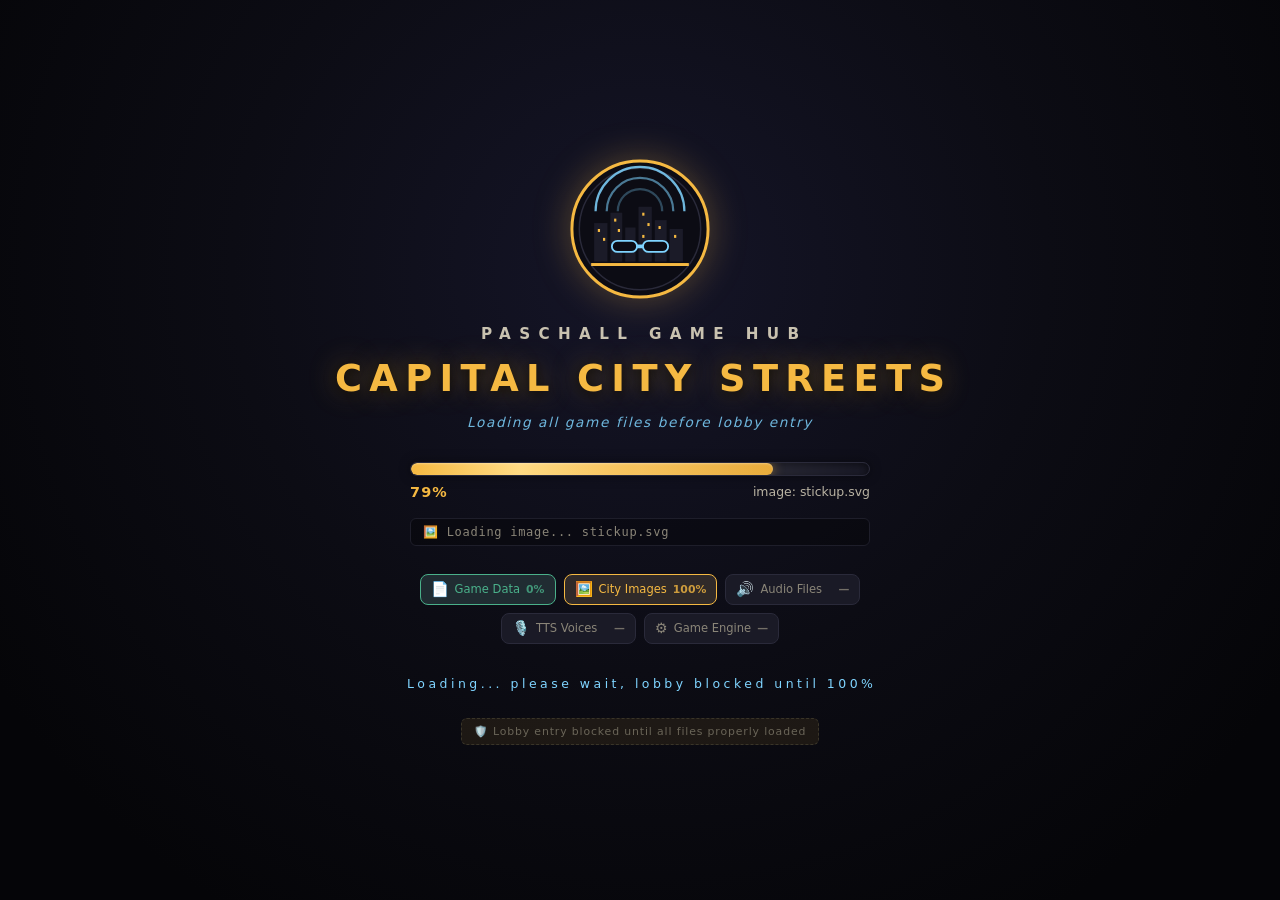
==== commit 3c8e10c4: "FEATURE: Proper Loading Screen - Block lobby until all files loaded - Asfand Ali - Added loading scr" ====
--- a/index.html
+++ b/index.html
@@ -45,6 +45,39 @@
       <rect x="34" y="146" width="132" height="4" fill="#f5b942"/>
     </symbol>
   </svg>
+
+
+  <!-- ══ PROPER LOADING SCREEN — All files must load before lobby — Asfand Ali ══ -->
+  <div id="loading-screen" role="alert" aria-label="Loading Capital City Streets, please wait">
+    <svg class="loading-logo" aria-hidden="true"><use href="#ccs-logo"/></svg>
+    <div class="loading-studio">PASCHALL GAME HUB</div>
+    <div class="loading-title">CAPITAL CITY STREETS</div>
+    <div class="loading-sub">Loading all game files before lobby entry</div>
+    
+    <div class="loading-bar-wrap" aria-hidden="true">
+      <div class="loading-bar-bg">
+        <div id="loading-bar-fill" class="loading-bar-fill" style="width:0%"></div>
+        <div class="loading-bar-glow"></div>
+      </div>
+      <div class="loading-bar-info">
+        <span id="loading-percent">0%</span>
+        <span id="loading-status">Initializing...</span>
+      </div>
+    </div>
+
+    <div id="loading-detail" class="loading-detail">Starting file preload...</div>
+
+    <div id="loading-checklist" class="loading-checklist" aria-hidden="true">
+      <div id="chk-data" class="chk loading"><span class="chk-icon">📄</span> Game Data <span class="chk-pct">0%</span></div>
+      <div id="chk-images" class="chk"><span class="chk-icon">🖼️</span> City Images <span class="chk-pct">0%</span></div>
+      <div id="chk-audio" class="chk"><span class="chk-icon">🔊</span> Audio Files <span class="chk-pct">—</span></div>
+      <div id="chk-voices" class="chk"><span class="chk-icon">🎙️</span> TTS Voices <span class="chk-pct">—</span></div>
+      <div id="chk-engine" class="chk"><span class="chk-icon">⚙️</span> Game Engine <span class="chk-pct">—</span></div>
+    </div>
+
+    <div id="loading-hint" class="loading-hint">Loading... please wait, lobby blocked until 100%</div>
+    <div class="loading-block-msg">🛡️ Lobby entry blocked until all files properly loaded</div>
+  </div>
 
   <!-- ══ Paschall Game Hub — studio splash ══ -->
   <div id="splash" role="alert" aria-label="Paschall Game Hub presents Capital City Streets. Press any key to continue.">
@@ -413,6 +446,7 @@
   </div>
 
 
+  <script src="src/loader.js"></script>
   <script src="src/tts.js"></script>
   <script src="src/realvoices.js"></script>
   <script src="src/ogaudio.js"></script>
--- a/styles.css
+++ b/styles.css
@@ -647,3 +647,126 @@
   opacity: .16; transition: background 1.2s ease;
   mix-blend-mode: overlay;
 }
+
+/* ═══════════════════════════════════════════════════════════════
+   PROPER LOADING SCREEN — Asfand Ali
+   Blocks lobby until ALL files properly loaded
+   Premium noir vibe, professional
+   ═══════════════════════════════════════════════════════════════ */
+#loading-screen {
+  position: fixed; inset: 0; z-index: 300;
+  background: radial-gradient(ellipse at 50% 30%, #151528 0%, #0c0c14 45%, #050508 85%);
+  display: flex; flex-direction: column; align-items: center; justify-content: center;
+  gap: 14px; text-align: center;
+  transition: opacity .6s ease, visibility .6s;
+  padding: 20px;
+}
+#loading-screen.gone { opacity: 0; visibility: hidden; pointer-events: none; }
+#loading-screen.ready { background: radial-gradient(ellipse at 50% 30%, #1a2a1a 0%, #0c140c 45%, #050508 85%); }
+
+.loading-logo { width: 148px; height: 148px; animation: loadingPulse 2s ease-in-out infinite; filter: drop-shadow(0 0 18px rgba(245,185,66,.3)); }
+@keyframes loadingPulse {
+  0%,100% { transform: scale(1) rotate(0deg); filter: drop-shadow(0 0 14px rgba(245,185,66,.25)) drop-shadow(0 0 30px rgba(127,212,255,.15)); }
+  50% { transform: scale(1.05) rotate(1deg); filter: drop-shadow(0 0 24px rgba(245,185,66,.45)) drop-shadow(0 0 45px rgba(127,212,255,.25)); }
+}
+
+.loading-studio { font-size: .95rem; letter-spacing: .55em; text-indent: .55em; color: #c9c2b0; font-weight: 600; margin-top: 8px; }
+.loading-title {
+  font-size: clamp(1.4rem, 4.5vw, 2.3rem); font-weight: 800;
+  letter-spacing: .20em; text-indent: .20em; color: var(--accent);
+  text-shadow: 0 0 28px rgba(245,185,66,.4), 0 2px 12px #000;
+}
+.loading-sub { font-size: .85rem; color: #7fd4ff; letter-spacing: .12em; opacity: .85; font-style: italic; }
+
+.loading-bar-wrap { width: min(460px, 88vw); margin-top: 18px; }
+.loading-bar-bg {
+  position: relative; width: 100%; height: 14px;
+  background: #1a1a28; border: 1px solid #2a2a3a; border-radius: 999px;
+  overflow: hidden; box-shadow: inset 0 2px 8px rgba(0,0,0,.6), 0 0 12px rgba(0,0,0,.4);
+}
+.loading-bar-fill {
+  height: 100%; width: 0%;
+  background: linear-gradient(90deg, #f5b942 0%, #ffd87a 30%, #f5b942 60%, #e6a62e 100%);
+  border-radius: 999px;
+  transition: width .35s cubic-bezier(.4,0,.2,1);
+  box-shadow: 0 0 12px rgba(245,185,66,.5), inset 0 1px 2px rgba(255,255,255,.3);
+  position: relative; z-index: 2;
+}
+.loading-bar-glow {
+  position: absolute; top: 0; left: 0; height: 100%; width: 100%;
+  background: linear-gradient(90deg, transparent, rgba(255,255,255,.15), transparent);
+  animation: barShimmer 1.8s ease-in-out infinite;
+  z-index: 3;
+}
+@keyframes barShimmer {
+  0% { transform: translateX(-100%); }
+  100% { transform: translateX(100%); }
+}
+.loading-bar-info {
+  display: flex; justify-content: space-between; align-items: center;
+  margin-top: 8px; font-size: .78rem;
+}
+#loading-percent { color: var(--accent); font-weight: 700; letter-spacing: .08em; font-size: .9rem; }
+#loading-status { color: #b8b2a2; flex: 1; text-align: right; white-space: nowrap; overflow: hidden; text-overflow: ellipsis; margin-left: 12px; }
+
+.loading-detail {
+  font-size: .75rem; color: #8a8578; letter-spacing: .06em;
+  margin-top: 4px; min-height: 1.2em;
+  background: rgba(0,0,0,.3); padding: 6px 12px; border-radius: 6px;
+  border: 1px solid #1e1e2a;
+  width: min(460px, 88vw);
+  text-align: left;
+  font-family: monospace;
+}
+
+.loading-checklist {
+  display: flex; flex-wrap: wrap; gap: 8px; justify-content: center;
+  margin-top: 14px; width: min(520px, 92vw);
+}
+.loading-checklist .chk {
+  display: flex; align-items: center; gap: 6px;
+  font-size: .72rem; padding: 6px 10px;
+  background: #1a1a26; border: 1px solid #2a2a3a; border-radius: 8px;
+  color: #8a8578; transition: all .3s ease;
+  min-width: 135px;
+}
+.loading-checklist .chk.loading {
+  border-color: #f5b942; color: #f5b942;
+  background: color-mix(in srgb, #f5b942 10%, #1a1a26);
+  animation: chkPulse 1.2s ease-in-out infinite;
+}
+.loading-checklist .chk.done {
+  border-color: #4ab08a; color: #4ab08a;
+  background: color-mix(in srgb, #4ab08a 12%, #1a1a26);
+}
+@keyframes chkPulse { 0%,100% { opacity: .85; } 50% { opacity: 1; transform: scale(1.02); } }
+.chk-icon { font-size: .9rem; }
+.chk-pct { margin-left: auto; font-weight: 600; font-size: .68rem; opacity: .8; }
+.chk.done .chk-pct { color: #4ab08a; }
+.chk.loading .chk-pct { color: #f5b942; }
+
+.loading-hint {
+  margin-top: 18px; font-size: .78rem; letter-spacing: .28em; text-indent: .28em;
+  color: #7fd4ff; animation: hintBlink 1.6s ease-in-out infinite;
+  min-height: 1.5em;
+}
+.loading-hint.ready { color: #4ab08a; font-weight: 700; letter-spacing: .18em; text-indent: .18em; animation: readyBlink 1s ease-in-out infinite; }
+@keyframes readyBlink { 0%,100% { opacity: .7; transform: scale(1); } 50% { opacity: 1; transform: scale(1.03); } }
+.ready-pulse { color: #4ab08a; text-shadow: 0 0 12px rgba(74,176,138,.6); }
+
+.loading-block-msg {
+  margin-top: 10px; font-size: .68rem; letter-spacing: .08em;
+  color: #6a6558; background: rgba(245,185,66,.08);
+  border: 1px dashed #3a3528; padding: 6px 12px; border-radius: 6px;
+}
+#loading-screen.ready .loading-block-msg {
+  background: rgba(74,176,138,.12); border-color: #2a4a3a; color: #4ab08a;
+}
+
+/* Mobile loading */
+@media (max-width: 600px) {
+  .loading-logo { width: 120px; height: 120px; }
+  .loading-title { font-size: 1.5rem; }
+  .loading-checklist { gap: 6px; }
+  .loading-checklist .chk { min-width: 110px; font-size: .68rem; padding: 5px 8px; }
+}
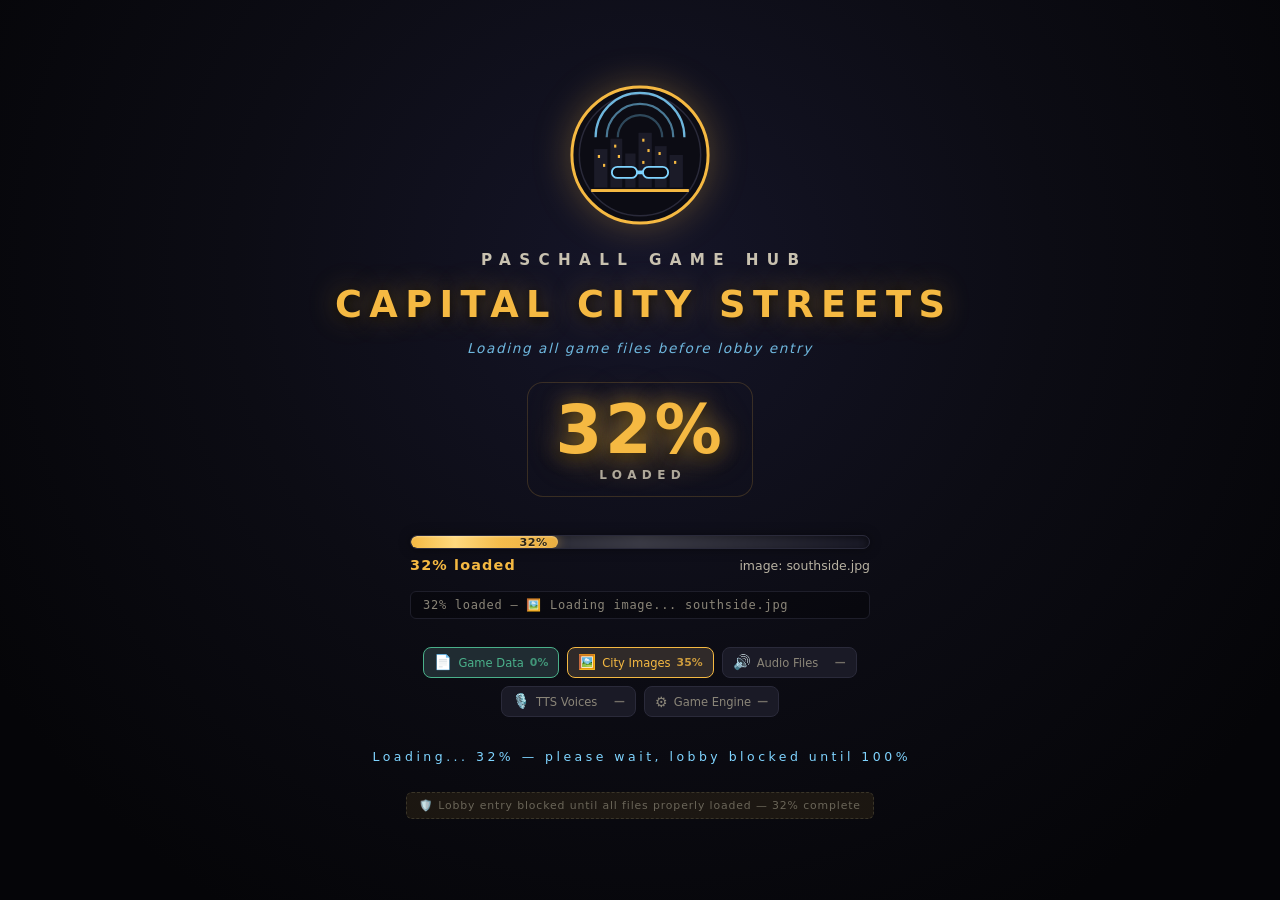
==== commit 4a9d0ee0: "FIX: Big prominent 70% loaded display - Asfand Ali - Now loading screen shows huge 70% loaded in cen" ====
--- a/index.html
+++ b/index.html
@@ -54,18 +54,26 @@
     <div class="loading-title">CAPITAL CITY STREETS</div>
     <div class="loading-sub">Loading all game files before lobby entry</div>
     
+    <!-- BIG PERCENTAGE DISPLAY - 70% style prominent -->
+    <div class="loading-percent-big-wrap">
+      <div id="loading-big-percent" class="loading-big-percent">0%</div>
+      <div class="loading-big-label">LOADED</div>
+    </div>
+
     <div class="loading-bar-wrap" aria-hidden="true">
       <div class="loading-bar-bg">
-        <div id="loading-bar-fill" class="loading-bar-fill" style="width:0%"></div>
+        <div id="loading-bar-fill" class="loading-bar-fill" style="width:0%">
+          <span id="loading-bar-text" class="loading-bar-text">0%</span>
+        </div>
         <div class="loading-bar-glow"></div>
       </div>
       <div class="loading-bar-info">
-        <span id="loading-percent">0%</span>
+        <span id="loading-percent">0% loaded</span>
         <span id="loading-status">Initializing...</span>
       </div>
     </div>
 
-    <div id="loading-detail" class="loading-detail">Starting file preload...</div>
+    <div id="loading-detail" class="loading-detail">Starting file preload... 0% loaded</div>
 
     <div id="loading-checklist" class="loading-checklist" aria-hidden="true">
       <div id="chk-data" class="chk loading"><span class="chk-icon">📄</span> Game Data <span class="chk-pct">0%</span></div>
@@ -75,8 +83,8 @@
       <div id="chk-engine" class="chk"><span class="chk-icon">⚙️</span> Game Engine <span class="chk-pct">—</span></div>
     </div>
 
-    <div id="loading-hint" class="loading-hint">Loading... please wait, lobby blocked until 100%</div>
-    <div class="loading-block-msg">🛡️ Lobby entry blocked until all files properly loaded</div>
+    <div id="loading-hint" class="loading-hint">Loading... 0% — please wait, lobby blocked until 100%</div>
+    <div class="loading-block-msg">🛡️ Lobby entry blocked until all files properly loaded — <span id="loading-block-pct">0%</span> complete</div>
   </div>
 
   <!-- ══ Paschall Game Hub — studio splash ══ -->
--- a/styles.css
+++ b/styles.css
@@ -770,3 +770,37 @@
   .loading-checklist { gap: 6px; }
   .loading-checklist .chk { min-width: 110px; font-size: .68rem; padding: 5px 8px; }
 }
+
+/* ══ BIG PERCENTAGE DISPLAY — 70% style prominent — Asfand Ali ══ */
+.loading-percent-big-wrap {
+  display: flex; flex-direction: column; align-items: center; justify-content: center;
+  margin: 12px 0 6px;
+  background: radial-gradient(ellipse at center, rgba(245,185,66,.12), transparent 70%);
+  padding: 14px 28px; border-radius: 16px;
+  border: 1px solid rgba(245,185,66,.18);
+  min-width: 180px;
+}
+.loading-big-percent {
+  font-size: clamp(2.8rem, 10vw, 4.2rem);
+  font-weight: 900; line-height: 1;
+  color: var(--accent);
+  text-shadow: 0 0 20px rgba(245,185,66,.5), 0 0 40px rgba(245,185,66,.25), 0 3px 12px #000;
+  letter-spacing: .04em;
+  transition: all .3s ease;
+  font-variant-numeric: tabular-nums;
+}
+.loading-big-label {
+  font-size: .75rem; letter-spacing: .45em; text-indent: .45em;
+  color: #c9c2b0; margin-top: 4px; font-weight: 600; opacity: .85;
+}
+#loading-screen.ready .loading-big-percent {
+  color: #4ab08a;
+  text-shadow: 0 0 20px rgba(74,176,138,.6), 0 0 40px rgba(74,176,138,.3);
+}
+.loading-bar-text {
+  position: absolute; right: 10px; top: 50%; transform: translateY(-50%);
+  font-size: .70rem; font-weight: 800; color: #1a1405;
+  text-shadow: 0 1px 0 rgba(255,255,255,.3);
+  letter-spacing: .04em;
+}
+.loading-bar-fill { position: relative; }
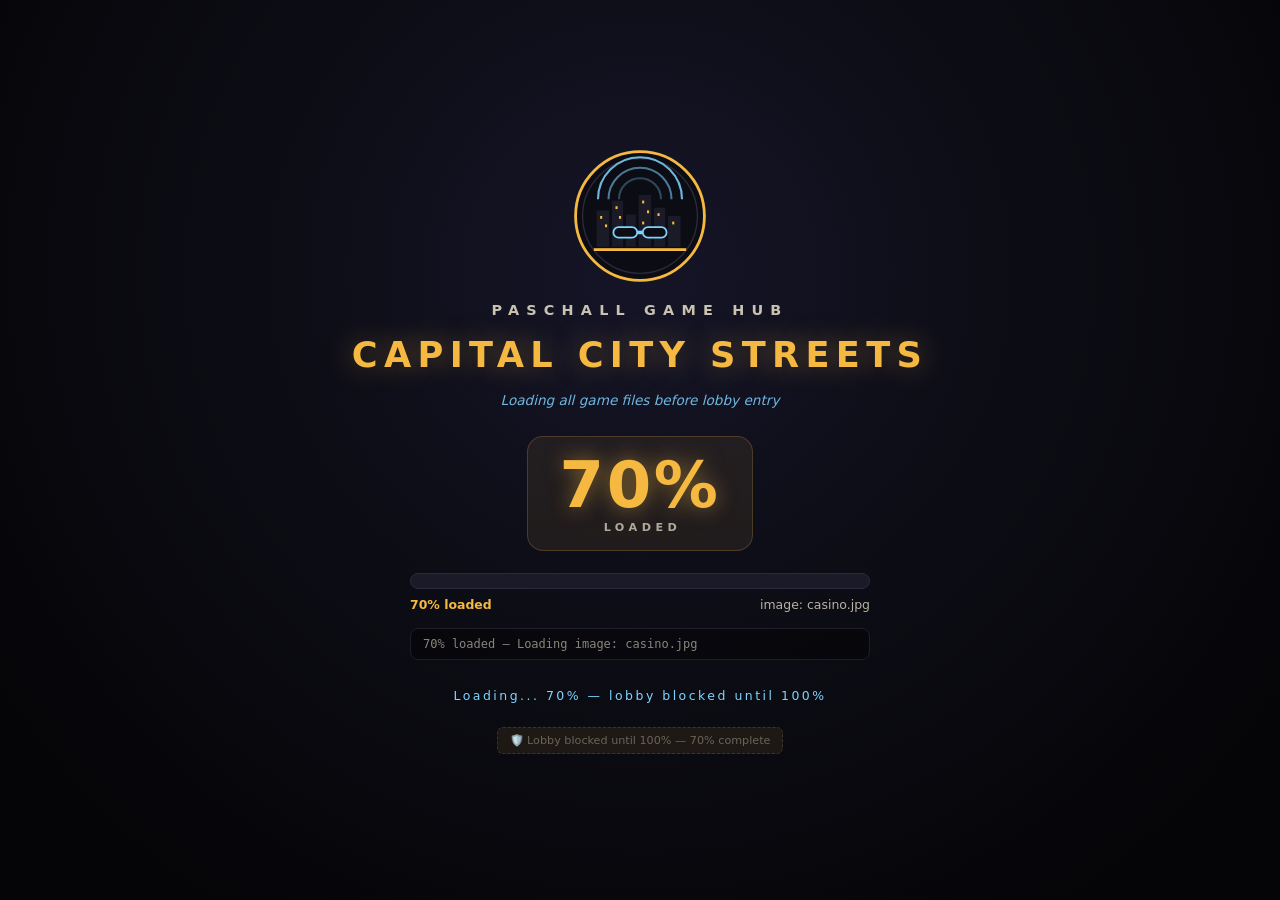
==== commit 9113b640: "BUG FIX: Loading layout + lag fixed - Asfand Ali - Fixed broken layout (text overlapping, menu visib" ====
--- a/index.html
+++ b/index.html
@@ -14,6 +14,54 @@
     #choices button, .menu-btn, .v-toggle, .back-btn { touch-action: manipulation; -webkit-tap-highlight-color: rgba(245,185,66,0.3); }
     audio { display: none !important; }
   </style>
+
+  <style>
+  /* CRITICAL LOADING SCREEN CSS - inline to prevent FOUC and layout break - Asfand Ali */
+  #loading-screen {
+    position: fixed !important;
+    top: 0 !important; left: 0 !important; right: 0 !important; bottom: 0 !important;
+    width: 100vw !important; height: 100vh !important; height: 100dvh !important;
+    z-index: 99999 !important;
+    background: radial-gradient(ellipse at 50% 30%, #151528 0%, #0c0c14 45%, #050508 85%) !important;
+    display: flex !important;
+    flex-direction: column !important;
+    align-items: center !important;
+    justify-content: center !important;
+    gap: 16px !important;
+    text-align: center !important;
+    padding: 20px !important;
+    margin: 0 !important;
+    box-sizing: border-box !important;
+    overflow-y: auto !important;
+    transition: opacity .6s ease, visibility .6s !important;
+  }
+  #loading-screen.gone { opacity: 0 !important; visibility: hidden !important; pointer-events: none !important; display: none !important; }
+  #loading-screen * { box-sizing: border-box; }
+  .loading-logo { width: 140px !important; height: 140px !important; flex-shrink: 0; }
+  .loading-studio { font-size: .9rem !important; letter-spacing: .5em !important; color: #c9c2b0 !important; font-weight: 600; }
+  .loading-title { font-size: clamp(1.4rem, 4vw, 2.2rem) !important; font-weight: 800 !important; letter-spacing: .18em !important; color: #f5b942 !important; text-shadow: 0 0 28px rgba(245,185,66,.4) !important; line-height: 1.2; }
+  .loading-sub { font-size: .85rem !important; color: #7fd4ff !important; opacity: .85; font-style: italic; }
+  .loading-percent-big-wrap { display: flex !important; flex-direction: column !important; align-items: center !important; background: rgba(245,185,66,.08) !important; border: 1px solid rgba(245,185,66,.2) !important; border-radius: 16px !important; padding: 16px 32px !important; min-width: 180px; }
+  .loading-big-percent { font-size: clamp(2.8rem, 10vw, 4rem) !important; font-weight: 900 !important; color: #f5b942 !important; line-height: 1 !important; text-shadow: 0 0 20px rgba(245,185,66,.5) !important; }
+  .loading-big-label { font-size: .7rem !important; letter-spacing: .4em !important; color: #c9c2b0 !important; margin-top: 4px; font-weight: 600; }
+  .loading-bar-wrap { width: min(460px, 90vw) !important; }
+  .loading-bar-bg { width: 100% !important; height: 16px !important; background: #1a1a28 !important; border: 1px solid #2a2a3a !important; border-radius: 999px !important; overflow: hidden !important; position: relative; }
+  .loading-bar-fill { height: 100% !important; width: 0% !important; background: linear-gradient(90deg, #f5b942, #ffd87a, #f5b942) !important; border-radius: 999px !important; transition: width .3s ease !important; position: relative; }
+  .loading-bar-text { position: absolute !important; right: 10px !important; top: 50% !important; transform: translateY(-50%) !important; font-size: .7rem !important; font-weight: 800 !important; color: #1a1405 !important; }
+  .loading-bar-info { display: flex !important; justify-content: space-between !important; margin-top: 8px !important; font-size: .78rem !important; width: 100%; }
+  #loading-percent { color: #f5b942 !important; font-weight: 700 !important; }
+  #loading-status { color: #b8b2a2 !important; margin-left: 12px; text-align: right; white-space: nowrap; overflow: hidden; text-overflow: ellipsis; }
+  .loading-detail { font-size: .75rem !important; color: #8a8578 !important; background: rgba(0,0,0,.4) !important; padding: 8px 12px !important; border-radius: 8px !important; border: 1px solid #1e1e2a !important; width: min(460px, 90vw) !important; text-align: left !important; font-family: monospace; min-height: 1.5em; }
+  .loading-hint { margin-top: 12px !important; font-size: .78rem !important; letter-spacing: .2em !important; color: #7fd4ff !important; animation: hintBlink 1.6s ease-in-out infinite; }
+  .loading-block-msg { margin-top: 8px !important; font-size: .7rem !important; color: #6a6558 !important; background: rgba(245,185,66,.08) !important; border: 1px dashed #3a3528 !important; padding: 6px 12px !important; border-radius: 6px !important; }
+  @keyframes hintBlink { 0%,100% { opacity: .4; } 50% { opacity: 1; } }
+  /* Hide main menu and splash during loading */
+  body.loading-active #main-menu { display: none !important; }
+  body.loading-active #splash { display: none !important; }
+  body.loading-active #game { display: none !important; }
+  body.loading-active #city { display: none !important; }
+  </style>
+
   <link rel="icon" href='data:image/svg+xml,<svg xmlns="http://www.w3.org/2000/svg" viewBox="0 0 100 100"><circle cx="50" cy="50" r="46" fill="%230c0c14" stroke="%23f5b942" stroke-width="6"/><rect x="30" y="60" width="40" height="6" fill="%23f5b942"/><rect x="30" y="40" width="17" height="9" rx="4.5" fill="none" stroke="%237fd4ff" stroke-width="4"/><rect x="53" y="40" width="17" height="9" rx="4.5" fill="none" stroke="%237fd4ff" stroke-width="4"/></svg>' />
   <link rel="stylesheet" href="styles.css" />
 </head>
@@ -47,25 +95,23 @@
   </svg>
 
 
-  <!-- ══ PROPER LOADING SCREEN — All files must load before lobby — Asfand Ali ══ -->
-  <div id="loading-screen" role="alert" aria-label="Loading Capital City Streets, please wait">
+  <!-- ══ PROPER LOADING SCREEN — All files must load before lobby — Asfand Ali — FIXED LAYOUT & LAG ══ -->
+  <div id="loading-screen" role="alert" aria-label="Loading Capital City Streets">
     <svg class="loading-logo" aria-hidden="true"><use href="#ccs-logo"/></svg>
     <div class="loading-studio">PASCHALL GAME HUB</div>
     <div class="loading-title">CAPITAL CITY STREETS</div>
     <div class="loading-sub">Loading all game files before lobby entry</div>
     
-    <!-- BIG PERCENTAGE DISPLAY - 70% style prominent -->
     <div class="loading-percent-big-wrap">
       <div id="loading-big-percent" class="loading-big-percent">0%</div>
       <div class="loading-big-label">LOADED</div>
     </div>
 
-    <div class="loading-bar-wrap" aria-hidden="true">
+    <div class="loading-bar-wrap">
       <div class="loading-bar-bg">
         <div id="loading-bar-fill" class="loading-bar-fill" style="width:0%">
           <span id="loading-bar-text" class="loading-bar-text">0%</span>
         </div>
-        <div class="loading-bar-glow"></div>
       </div>
       <div class="loading-bar-info">
         <span id="loading-percent">0% loaded</span>
@@ -73,21 +119,13 @@
       </div>
     </div>
 
-    <div id="loading-detail" class="loading-detail">Starting file preload... 0% loaded</div>
-
-    <div id="loading-checklist" class="loading-checklist" aria-hidden="true">
-      <div id="chk-data" class="chk loading"><span class="chk-icon">📄</span> Game Data <span class="chk-pct">0%</span></div>
-      <div id="chk-images" class="chk"><span class="chk-icon">🖼️</span> City Images <span class="chk-pct">0%</span></div>
-      <div id="chk-audio" class="chk"><span class="chk-icon">🔊</span> Audio Files <span class="chk-pct">—</span></div>
-      <div id="chk-voices" class="chk"><span class="chk-icon">🎙️</span> TTS Voices <span class="chk-pct">—</span></div>
-      <div id="chk-engine" class="chk"><span class="chk-icon">⚙️</span> Game Engine <span class="chk-pct">—</span></div>
-    </div>
-
-    <div id="loading-hint" class="loading-hint">Loading... 0% — please wait, lobby blocked until 100%</div>
-    <div class="loading-block-msg">🛡️ Lobby entry blocked until all files properly loaded — <span id="loading-block-pct">0%</span> complete</div>
+    <div id="loading-detail" class="loading-detail">Starting... 0% loaded</div>
+    <div id="loading-hint" class="loading-hint">Loading... 0% — lobby blocked until 100%</div>
+    <div class="loading-block-msg">🛡️ Lobby blocked until 100% — <span id="loading-block-pct">0%</span> complete</div>
   </div>
 
   <!-- ══ Paschall Game Hub — studio splash ══ -->
+
   <div id="splash" role="alert" aria-label="Paschall Game Hub presents Capital City Streets. Press any key to continue.">
     <svg class="splash-logo" aria-hidden="true"><use href="#ccs-logo"/></svg>
     <div class="splash-studio">PASCHALL GAME HUB</div>
@@ -98,7 +136,7 @@
   </div>
 
   <!-- ══════════ MAIN MENU (mirrors original s-lobby) ══════════ -->
-  <div id="main-menu" role="main" aria-label="Capital City Streets — main menu">
+  <div id="main-menu" hidden role="main" aria-label="Capital City Streets — main menu">
     <div class="menu-container">
       <h2 class="sr-only">Capital City Streets. Main menu. 7 options. Use arrow keys to navigate, Enter to select. Press V to toggle voice.</h2>
 
--- a/styles.css
+++ b/styles.css
@@ -610,166 +610,6 @@
 .cc-n { font-size: 2.1rem; letter-spacing: .28em; text-indent: .28em; color: var(--ink);
         text-transform: uppercase; text-shadow: 0 2px 22px #000; }
 
-/* ══ Paschall Game Hub splash ══ */
-#splash {
-  position: fixed; inset: 0; z-index: 200;
-  background: radial-gradient(ellipse at 50% 35%, #10101c 0%, #050508 70%);
-  display: flex; flex-direction: column; align-items: center; justify-content: center;
-  gap: 14px; text-align: center;
-  transition: opacity .7s ease, visibility .7s;
-}
-#splash.gone { opacity: 0; visibility: hidden; pointer-events: none; }
-.splash-logo { width: 168px; height: 168px; animation: logoPulse 2.4s ease-in-out infinite; }
-@keyframes logoPulse {
-  0%,100% { transform: scale(1); filter: drop-shadow(0 0 12px rgba(127,212,255,.25)); }
-  50%     { transform: scale(1.04); filter: drop-shadow(0 0 26px rgba(127,212,255,.5)); }
-}
-.splash-studio { font-size: 1.05rem; letter-spacing: .6em; text-indent: .6em; color: #c9c2b0; }
-.splash-presents { font-size: .8rem; letter-spacing: .3em; text-indent: .3em; color: #6a6558; }
-.splash-title {
-  font-size: clamp(1.6rem, 5vw, 2.6rem); font-weight: 800;
-  letter-spacing: .22em; text-indent: .22em; color: var(--accent);
-  text-shadow: 0 0 30px rgba(245,185,66,.35);
-}
-.splash-tag { font-size: .95rem; color: #8a8578; font-style: italic; }
-.splash-hint {
-  margin-top: 22px; font-size: .75rem; letter-spacing: .35em; text-indent: .35em;
-  color: #7fd4ff; animation: hintBlink 1.6s ease-in-out infinite;
-}
-@keyframes hintBlink { 0%,100% { opacity: .35; } 50% { opacity: 1; } }
-
-/* logo beside the menu title */
-.logo-mark { width: 46px; height: 46px; vertical-align: -10px; margin-right: 12px; }
-
-/* per-location color grade — every place is tinted its own vibe */
-#grade {
-  position: absolute; inset: 0; pointer-events: none; z-index: 1;
-  opacity: .16; transition: background 1.2s ease;
-  mix-blend-mode: overlay;
-}
-
-/* ═══════════════════════════════════════════════════════════════
-   PROPER LOADING SCREEN — Asfand Ali
-   Blocks lobby until ALL files properly loaded
-   Premium noir vibe, professional
-   ═══════════════════════════════════════════════════════════════ */
-#loading-screen {
-  position: fixed; inset: 0; z-index: 300;
-  background: radial-gradient(ellipse at 50% 30%, #151528 0%, #0c0c14 45%, #050508 85%);
-  display: flex; flex-direction: column; align-items: center; justify-content: center;
-  gap: 14px; text-align: center;
-  transition: opacity .6s ease, visibility .6s;
-  padding: 20px;
-}
-#loading-screen.gone { opacity: 0; visibility: hidden; pointer-events: none; }
-#loading-screen.ready { background: radial-gradient(ellipse at 50% 30%, #1a2a1a 0%, #0c140c 45%, #050508 85%); }
-
-.loading-logo { width: 148px; height: 148px; animation: loadingPulse 2s ease-in-out infinite; filter: drop-shadow(0 0 18px rgba(245,185,66,.3)); }
-@keyframes loadingPulse {
-  0%,100% { transform: scale(1) rotate(0deg); filter: drop-shadow(0 0 14px rgba(245,185,66,.25)) drop-shadow(0 0 30px rgba(127,212,255,.15)); }
-  50% { transform: scale(1.05) rotate(1deg); filter: drop-shadow(0 0 24px rgba(245,185,66,.45)) drop-shadow(0 0 45px rgba(127,212,255,.25)); }
-}
-
-.loading-studio { font-size: .95rem; letter-spacing: .55em; text-indent: .55em; color: #c9c2b0; font-weight: 600; margin-top: 8px; }
-.loading-title {
-  font-size: clamp(1.4rem, 4.5vw, 2.3rem); font-weight: 800;
-  letter-spacing: .20em; text-indent: .20em; color: var(--accent);
-  text-shadow: 0 0 28px rgba(245,185,66,.4), 0 2px 12px #000;
-}
-.loading-sub { font-size: .85rem; color: #7fd4ff; letter-spacing: .12em; opacity: .85; font-style: italic; }
-
-.loading-bar-wrap { width: min(460px, 88vw); margin-top: 18px; }
-.loading-bar-bg {
-  position: relative; width: 100%; height: 14px;
-  background: #1a1a28; border: 1px solid #2a2a3a; border-radius: 999px;
-  overflow: hidden; box-shadow: inset 0 2px 8px rgba(0,0,0,.6), 0 0 12px rgba(0,0,0,.4);
-}
-.loading-bar-fill {
-  height: 100%; width: 0%;
-  background: linear-gradient(90deg, #f5b942 0%, #ffd87a 30%, #f5b942 60%, #e6a62e 100%);
-  border-radius: 999px;
-  transition: width .35s cubic-bezier(.4,0,.2,1);
-  box-shadow: 0 0 12px rgba(245,185,66,.5), inset 0 1px 2px rgba(255,255,255,.3);
-  position: relative; z-index: 2;
-}
-.loading-bar-glow {
-  position: absolute; top: 0; left: 0; height: 100%; width: 100%;
-  background: linear-gradient(90deg, transparent, rgba(255,255,255,.15), transparent);
-  animation: barShimmer 1.8s ease-in-out infinite;
-  z-index: 3;
-}
-@keyframes barShimmer {
-  0% { transform: translateX(-100%); }
-  100% { transform: translateX(100%); }
-}
-.loading-bar-info {
-  display: flex; justify-content: space-between; align-items: center;
-  margin-top: 8px; font-size: .78rem;
-}
-#loading-percent { color: var(--accent); font-weight: 700; letter-spacing: .08em; font-size: .9rem; }
-#loading-status { color: #b8b2a2; flex: 1; text-align: right; white-space: nowrap; overflow: hidden; text-overflow: ellipsis; margin-left: 12px; }
-
-.loading-detail {
-  font-size: .75rem; color: #8a8578; letter-spacing: .06em;
-  margin-top: 4px; min-height: 1.2em;
-  background: rgba(0,0,0,.3); padding: 6px 12px; border-radius: 6px;
-  border: 1px solid #1e1e2a;
-  width: min(460px, 88vw);
-  text-align: left;
-  font-family: monospace;
-}
-
-.loading-checklist {
-  display: flex; flex-wrap: wrap; gap: 8px; justify-content: center;
-  margin-top: 14px; width: min(520px, 92vw);
-}
-.loading-checklist .chk {
-  display: flex; align-items: center; gap: 6px;
-  font-size: .72rem; padding: 6px 10px;
-  background: #1a1a26; border: 1px solid #2a2a3a; border-radius: 8px;
-  color: #8a8578; transition: all .3s ease;
-  min-width: 135px;
-}
-.loading-checklist .chk.loading {
-  border-color: #f5b942; color: #f5b942;
-  background: color-mix(in srgb, #f5b942 10%, #1a1a26);
-  animation: chkPulse 1.2s ease-in-out infinite;
-}
-.loading-checklist .chk.done {
-  border-color: #4ab08a; color: #4ab08a;
-  background: color-mix(in srgb, #4ab08a 12%, #1a1a26);
-}
-@keyframes chkPulse { 0%,100% { opacity: .85; } 50% { opacity: 1; transform: scale(1.02); } }
-.chk-icon { font-size: .9rem; }
-.chk-pct { margin-left: auto; font-weight: 600; font-size: .68rem; opacity: .8; }
-.chk.done .chk-pct { color: #4ab08a; }
-.chk.loading .chk-pct { color: #f5b942; }
-
-.loading-hint {
-  margin-top: 18px; font-size: .78rem; letter-spacing: .28em; text-indent: .28em;
-  color: #7fd4ff; animation: hintBlink 1.6s ease-in-out infinite;
-  min-height: 1.5em;
-}
-.loading-hint.ready { color: #4ab08a; font-weight: 700; letter-spacing: .18em; text-indent: .18em; animation: readyBlink 1s ease-in-out infinite; }
-@keyframes readyBlink { 0%,100% { opacity: .7; transform: scale(1); } 50% { opacity: 1; transform: scale(1.03); } }
-.ready-pulse { color: #4ab08a; text-shadow: 0 0 12px rgba(74,176,138,.6); }
-
-.loading-block-msg {
-  margin-top: 10px; font-size: .68rem; letter-spacing: .08em;
-  color: #6a6558; background: rgba(245,185,66,.08);
-  border: 1px dashed #3a3528; padding: 6px 12px; border-radius: 6px;
-}
-#loading-screen.ready .loading-block-msg {
-  background: rgba(74,176,138,.12); border-color: #2a4a3a; color: #4ab08a;
-}
-
-/* Mobile loading */
-@media (max-width: 600px) {
-  .loading-logo { width: 120px; height: 120px; }
-  .loading-title { font-size: 1.5rem; }
-  .loading-checklist { gap: 6px; }
-  .loading-checklist .chk { min-width: 110px; font-size: .68rem; padding: 5px 8px; }
-}
 
 /* ══ BIG PERCENTAGE DISPLAY — 70% style prominent — Asfand Ali ══ */
 .loading-percent-big-wrap {
@@ -804,3 +644,44 @@
   letter-spacing: .04em;
 }
 .loading-bar-fill { position: relative; }
+
+
+/* ═══════════════════════════════════════════════════════════════
+   PROPER LOADING SCREEN — FIXED LAYOUT & NO LAG — Asfand Ali
+   Fullscreen overlay, blocks lobby until 100%, big 70% display
+   ═══════════════════════════════════════════════════════════════ */
+#loading-screen {
+  position: fixed !important; inset: 0 !important;
+  width: 100vw !important; height: 100vh !important; height: 100dvh !important;
+  z-index: 99999 !important;
+  background: radial-gradient(ellipse at 50% 30%, #151528 0%, #0c0c14 45%, #050508 85%) !important;
+  display: flex !important; flex-direction: column !important;
+  align-items: center !important; justify-content: center !important;
+  gap: 16px !important; text-align: center !important;
+  padding: 20px !important; box-sizing: border-box !important;
+  overflow-y: auto !important;
+}
+#loading-screen.gone { opacity: 0 !important; visibility: hidden !important; pointer-events: none !important; display: none !important; }
+.loading-logo { width: 140px !important; height: 140px !important; animation: loadingPulse 2s ease-in-out infinite; }
+@keyframes loadingPulse { 0%,100% { transform: scale(1); filter: drop-shadow(0 0 14px rgba(245,185,66,.25)); } 50% { transform: scale(1.05); filter: drop-shadow(0 0 24px rgba(245,185,66,.45)); } }
+.loading-studio { font-size: .9rem !important; letter-spacing: .5em !important; color: #c9c2b0 !important; font-weight: 600; }
+.loading-title { font-size: clamp(1.4rem, 4vw, 2.2rem) !important; font-weight: 800 !important; letter-spacing: .18em !important; color: #f5b942 !important; text-shadow: 0 0 28px rgba(245,185,66,.4) !important; }
+.loading-sub { font-size: .85rem !important; color: #7fd4ff !important; font-style: italic; opacity: .85; }
+.loading-percent-big-wrap { display: flex !important; flex-direction: column !important; align-items: center !important; background: rgba(245,185,66,.08) !important; border: 1px solid rgba(245,185,66,.2) !important; border-radius: 16px !important; padding: 16px 32px !important; min-width: 180px; }
+.loading-big-percent { font-size: clamp(2.8rem, 10vw, 4rem) !important; font-weight: 900 !important; color: #f5b942 !important; line-height: 1 !important; text-shadow: 0 0 20px rgba(245,185,66,.5) !important; }
+.loading-big-label { font-size: .7rem !important; letter-spacing: .4em !important; color: #c9c2b0 !important; margin-top: 4px; font-weight: 600; }
+#loading-screen.ready .loading-big-percent { color: #4ab08a !important; text-shadow: 0 0 20px rgba(74,176,138,.6) !important; }
+.loading-bar-wrap { width: min(460px, 90vw) !important; }
+.loading-bar-bg { width: 100% !important; height: 16px !important; background: #1a1a28 !important; border: 1px solid #2a2a3a !important; border-radius: 999px !important; overflow: hidden !important; position: relative; }
+.loading-bar-fill { height: 100% !important; background: linear-gradient(90deg, #f5b942, #ffd87a, #f5b942) !important; border-radius: 999px !important; transition: width .3s ease !important; position: relative; }
+.loading-bar-text { position: absolute !important; right: 10px !important; top: 50% !important; transform: translateY(-50%) !important; font-size: .7rem !important; font-weight: 800 !important; color: #1a1405 !important; }
+.loading-bar-info { display: flex !important; justify-content: space-between !important; margin-top: 8px !important; font-size: .78rem !important; }
+#loading-percent { color: #f5b942 !important; font-weight: 700 !important; }
+#loading-status { color: #b8b2a2 !important; margin-left: 12px; text-align: right; white-space: nowrap; overflow: hidden; text-overflow: ellipsis; }
+.loading-detail { font-size: .75rem !important; color: #8a8578 !important; background: rgba(0,0,0,.4) !important; padding: 8px 12px !important; border-radius: 8px !important; border: 1px solid #1e1e2a !important; width: min(460px, 90vw) !important; text-align: left !important; font-family: monospace; }
+.loading-hint { margin-top: 12px !important; font-size: .78rem !important; letter-spacing: .2em !important; color: #7fd4ff !important; animation: hintBlink 1.6s ease-in-out infinite; }
+.loading-hint.ready { color: #4ab08a !important; font-weight: 700 !important; }
+.loading-block-msg { margin-top: 8px !important; font-size: .7rem !important; color: #6a6558 !important; background: rgba(245,185,66,.08) !important; border: 1px dashed #3a3528 !important; padding: 6px 12px !important; border-radius: 6px !important; }
+#loading-screen.ready .loading-block-msg { background: rgba(74,176,138,.12) !important; border-color: #2a4a3a !important; color: #4ab08a !important; }
+body.loading-active #main-menu, body.loading-active #splash, body.loading-active #game, body.loading-active #city { display: none !important; }
+
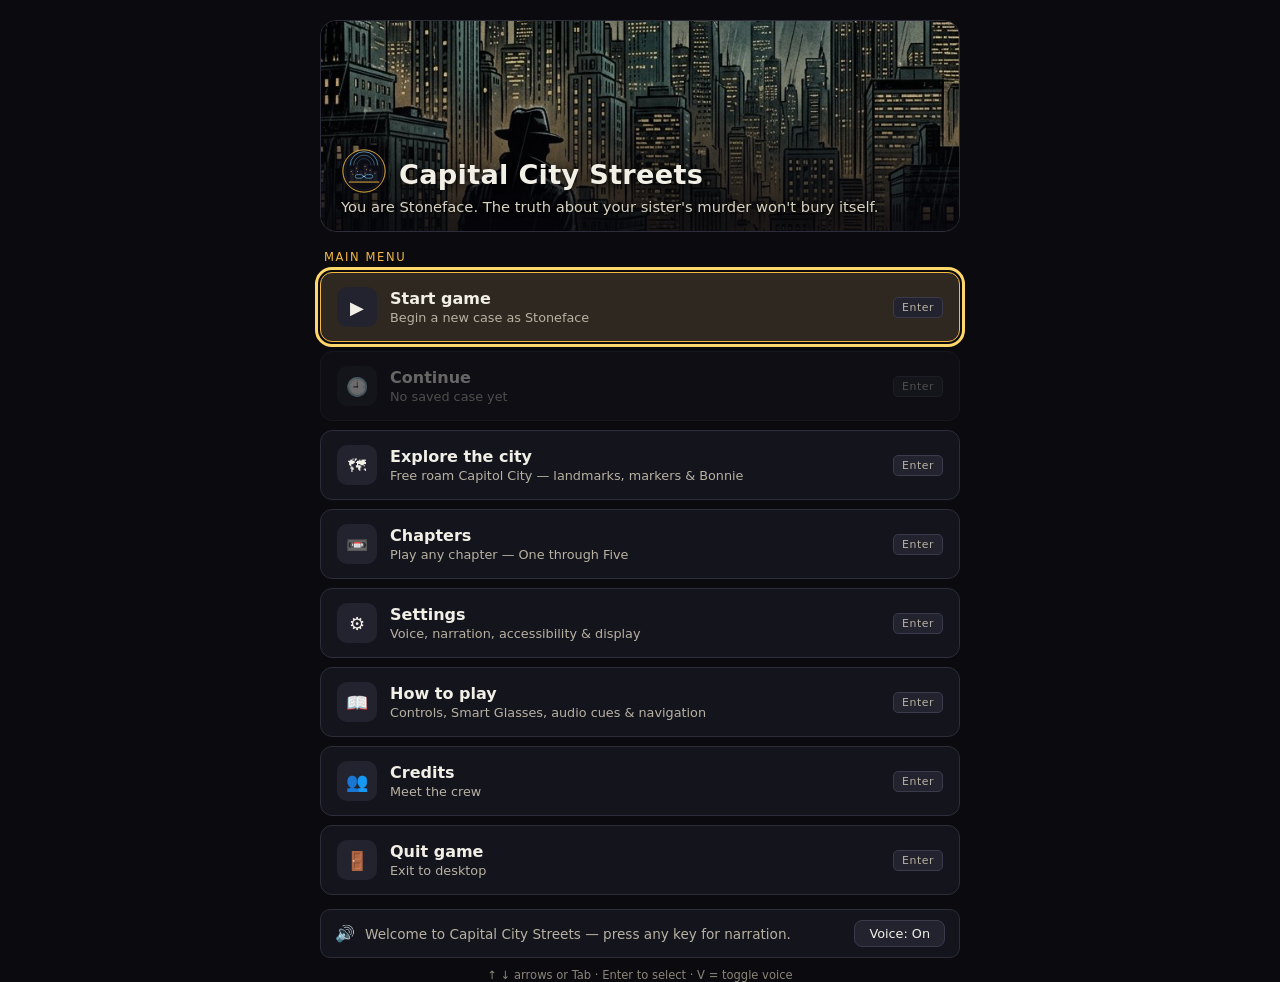
==== commit 05f6acaa: "REVERT: Back to pre-loading screen state - keys working - Asfand Ali - Removed loading screen, back " ====
--- a/index.html
+++ b/index.html
@@ -14,54 +14,6 @@
     #choices button, .menu-btn, .v-toggle, .back-btn { touch-action: manipulation; -webkit-tap-highlight-color: rgba(245,185,66,0.3); }
     audio { display: none !important; }
   </style>
-
-  <style>
-  /* CRITICAL LOADING SCREEN CSS - inline to prevent FOUC and layout break - Asfand Ali */
-  #loading-screen {
-    position: fixed !important;
-    top: 0 !important; left: 0 !important; right: 0 !important; bottom: 0 !important;
-    width: 100vw !important; height: 100vh !important; height: 100dvh !important;
-    z-index: 99999 !important;
-    background: radial-gradient(ellipse at 50% 30%, #151528 0%, #0c0c14 45%, #050508 85%) !important;
-    display: flex !important;
-    flex-direction: column !important;
-    align-items: center !important;
-    justify-content: center !important;
-    gap: 16px !important;
-    text-align: center !important;
-    padding: 20px !important;
-    margin: 0 !important;
-    box-sizing: border-box !important;
-    overflow-y: auto !important;
-    transition: opacity .6s ease, visibility .6s !important;
-  }
-  #loading-screen.gone { opacity: 0 !important; visibility: hidden !important; pointer-events: none !important; display: none !important; }
-  #loading-screen * { box-sizing: border-box; }
-  .loading-logo { width: 140px !important; height: 140px !important; flex-shrink: 0; }
-  .loading-studio { font-size: .9rem !important; letter-spacing: .5em !important; color: #c9c2b0 !important; font-weight: 600; }
-  .loading-title { font-size: clamp(1.4rem, 4vw, 2.2rem) !important; font-weight: 800 !important; letter-spacing: .18em !important; color: #f5b942 !important; text-shadow: 0 0 28px rgba(245,185,66,.4) !important; line-height: 1.2; }
-  .loading-sub { font-size: .85rem !important; color: #7fd4ff !important; opacity: .85; font-style: italic; }
-  .loading-percent-big-wrap { display: flex !important; flex-direction: column !important; align-items: center !important; background: rgba(245,185,66,.08) !important; border: 1px solid rgba(245,185,66,.2) !important; border-radius: 16px !important; padding: 16px 32px !important; min-width: 180px; }
-  .loading-big-percent { font-size: clamp(2.8rem, 10vw, 4rem) !important; font-weight: 900 !important; color: #f5b942 !important; line-height: 1 !important; text-shadow: 0 0 20px rgba(245,185,66,.5) !important; }
-  .loading-big-label { font-size: .7rem !important; letter-spacing: .4em !important; color: #c9c2b0 !important; margin-top: 4px; font-weight: 600; }
-  .loading-bar-wrap { width: min(460px, 90vw) !important; }
-  .loading-bar-bg { width: 100% !important; height: 16px !important; background: #1a1a28 !important; border: 1px solid #2a2a3a !important; border-radius: 999px !important; overflow: hidden !important; position: relative; }
-  .loading-bar-fill { height: 100% !important; width: 0% !important; background: linear-gradient(90deg, #f5b942, #ffd87a, #f5b942) !important; border-radius: 999px !important; transition: width .3s ease !important; position: relative; }
-  .loading-bar-text { position: absolute !important; right: 10px !important; top: 50% !important; transform: translateY(-50%) !important; font-size: .7rem !important; font-weight: 800 !important; color: #1a1405 !important; }
-  .loading-bar-info { display: flex !important; justify-content: space-between !important; margin-top: 8px !important; font-size: .78rem !important; width: 100%; }
-  #loading-percent { color: #f5b942 !important; font-weight: 700 !important; }
-  #loading-status { color: #b8b2a2 !important; margin-left: 12px; text-align: right; white-space: nowrap; overflow: hidden; text-overflow: ellipsis; }
-  .loading-detail { font-size: .75rem !important; color: #8a8578 !important; background: rgba(0,0,0,.4) !important; padding: 8px 12px !important; border-radius: 8px !important; border: 1px solid #1e1e2a !important; width: min(460px, 90vw) !important; text-align: left !important; font-family: monospace; min-height: 1.5em; }
-  .loading-hint { margin-top: 12px !important; font-size: .78rem !important; letter-spacing: .2em !important; color: #7fd4ff !important; animation: hintBlink 1.6s ease-in-out infinite; }
-  .loading-block-msg { margin-top: 8px !important; font-size: .7rem !important; color: #6a6558 !important; background: rgba(245,185,66,.08) !important; border: 1px dashed #3a3528 !important; padding: 6px 12px !important; border-radius: 6px !important; }
-  @keyframes hintBlink { 0%,100% { opacity: .4; } 50% { opacity: 1; } }
-  /* Hide main menu and splash during loading */
-  body.loading-active #main-menu { display: none !important; }
-  body.loading-active #splash { display: none !important; }
-  body.loading-active #game { display: none !important; }
-  body.loading-active #city { display: none !important; }
-  </style>
-
   <link rel="icon" href='data:image/svg+xml,<svg xmlns="http://www.w3.org/2000/svg" viewBox="0 0 100 100"><circle cx="50" cy="50" r="46" fill="%230c0c14" stroke="%23f5b942" stroke-width="6"/><rect x="30" y="60" width="40" height="6" fill="%23f5b942"/><rect x="30" y="40" width="17" height="9" rx="4.5" fill="none" stroke="%237fd4ff" stroke-width="4"/><rect x="53" y="40" width="17" height="9" rx="4.5" fill="none" stroke="%237fd4ff" stroke-width="4"/></svg>' />
   <link rel="stylesheet" href="styles.css" />
 </head>
@@ -94,38 +46,7 @@
     </symbol>
   </svg>
 
-
-  <!-- ══ PROPER LOADING SCREEN — All files must load before lobby — Asfand Ali — FIXED LAYOUT & LAG ══ -->
-  <div id="loading-screen" role="alert" aria-label="Loading Capital City Streets">
-    <svg class="loading-logo" aria-hidden="true"><use href="#ccs-logo"/></svg>
-    <div class="loading-studio">PASCHALL GAME HUB</div>
-    <div class="loading-title">CAPITAL CITY STREETS</div>
-    <div class="loading-sub">Loading all game files before lobby entry</div>
-    
-    <div class="loading-percent-big-wrap">
-      <div id="loading-big-percent" class="loading-big-percent">0%</div>
-      <div class="loading-big-label">LOADED</div>
-    </div>
-
-    <div class="loading-bar-wrap">
-      <div class="loading-bar-bg">
-        <div id="loading-bar-fill" class="loading-bar-fill" style="width:0%">
-          <span id="loading-bar-text" class="loading-bar-text">0%</span>
-        </div>
-      </div>
-      <div class="loading-bar-info">
-        <span id="loading-percent">0% loaded</span>
-        <span id="loading-status">Initializing...</span>
-      </div>
-    </div>
-
-    <div id="loading-detail" class="loading-detail">Starting... 0% loaded</div>
-    <div id="loading-hint" class="loading-hint">Loading... 0% — lobby blocked until 100%</div>
-    <div class="loading-block-msg">🛡️ Lobby blocked until 100% — <span id="loading-block-pct">0%</span> complete</div>
-  </div>
-
   <!-- ══ Paschall Game Hub — studio splash ══ -->
-
   <div id="splash" role="alert" aria-label="Paschall Game Hub presents Capital City Streets. Press any key to continue.">
     <svg class="splash-logo" aria-hidden="true"><use href="#ccs-logo"/></svg>
     <div class="splash-studio">PASCHALL GAME HUB</div>
@@ -136,7 +57,7 @@
   </div>
 
   <!-- ══════════ MAIN MENU (mirrors original s-lobby) ══════════ -->
-  <div id="main-menu" hidden role="main" aria-label="Capital City Streets — main menu">
+  <div id="main-menu" role="main" aria-label="Capital City Streets — main menu">
     <div class="menu-container">
       <h2 class="sr-only">Capital City Streets. Main menu. 7 options. Use arrow keys to navigate, Enter to select. Press V to toggle voice.</h2>
 
@@ -492,7 +413,6 @@
   </div>
 
 
-  <script src="src/loader.js"></script>
   <script src="src/tts.js"></script>
   <script src="src/realvoices.js"></script>
   <script src="src/ogaudio.js"></script>
--- a/styles.css
+++ b/styles.css
@@ -610,78 +610,40 @@
 .cc-n { font-size: 2.1rem; letter-spacing: .28em; text-indent: .28em; color: var(--ink);
         text-transform: uppercase; text-shadow: 0 2px 22px #000; }
 
-
-/* ══ BIG PERCENTAGE DISPLAY — 70% style prominent — Asfand Ali ══ */
-.loading-percent-big-wrap {
+/* ══ Paschall Game Hub splash ══ */
+#splash {
+  position: fixed; inset: 0; z-index: 200;
+  background: radial-gradient(ellipse at 50% 35%, #10101c 0%, #050508 70%);
   display: flex; flex-direction: column; align-items: center; justify-content: center;
-  margin: 12px 0 6px;
-  background: radial-gradient(ellipse at center, rgba(245,185,66,.12), transparent 70%);
-  padding: 14px 28px; border-radius: 16px;
-  border: 1px solid rgba(245,185,66,.18);
-  min-width: 180px;
-}
-.loading-big-percent {
-  font-size: clamp(2.8rem, 10vw, 4.2rem);
-  font-weight: 900; line-height: 1;
-  color: var(--accent);
-  text-shadow: 0 0 20px rgba(245,185,66,.5), 0 0 40px rgba(245,185,66,.25), 0 3px 12px #000;
-  letter-spacing: .04em;
-  transition: all .3s ease;
-  font-variant-numeric: tabular-nums;
-}
-.loading-big-label {
-  font-size: .75rem; letter-spacing: .45em; text-indent: .45em;
-  color: #c9c2b0; margin-top: 4px; font-weight: 600; opacity: .85;
-}
-#loading-screen.ready .loading-big-percent {
-  color: #4ab08a;
-  text-shadow: 0 0 20px rgba(74,176,138,.6), 0 0 40px rgba(74,176,138,.3);
-}
-.loading-bar-text {
-  position: absolute; right: 10px; top: 50%; transform: translateY(-50%);
-  font-size: .70rem; font-weight: 800; color: #1a1405;
-  text-shadow: 0 1px 0 rgba(255,255,255,.3);
-  letter-spacing: .04em;
-}
-.loading-bar-fill { position: relative; }
-
-
-/* ═══════════════════════════════════════════════════════════════
-   PROPER LOADING SCREEN — FIXED LAYOUT & NO LAG — Asfand Ali
-   Fullscreen overlay, blocks lobby until 100%, big 70% display
-   ═══════════════════════════════════════════════════════════════ */
-#loading-screen {
-  position: fixed !important; inset: 0 !important;
-  width: 100vw !important; height: 100vh !important; height: 100dvh !important;
-  z-index: 99999 !important;
-  background: radial-gradient(ellipse at 50% 30%, #151528 0%, #0c0c14 45%, #050508 85%) !important;
-  display: flex !important; flex-direction: column !important;
-  align-items: center !important; justify-content: center !important;
-  gap: 16px !important; text-align: center !important;
-  padding: 20px !important; box-sizing: border-box !important;
-  overflow-y: auto !important;
-}
-#loading-screen.gone { opacity: 0 !important; visibility: hidden !important; pointer-events: none !important; display: none !important; }
-.loading-logo { width: 140px !important; height: 140px !important; animation: loadingPulse 2s ease-in-out infinite; }
-@keyframes loadingPulse { 0%,100% { transform: scale(1); filter: drop-shadow(0 0 14px rgba(245,185,66,.25)); } 50% { transform: scale(1.05); filter: drop-shadow(0 0 24px rgba(245,185,66,.45)); } }
-.loading-studio { font-size: .9rem !important; letter-spacing: .5em !important; color: #c9c2b0 !important; font-weight: 600; }
-.loading-title { font-size: clamp(1.4rem, 4vw, 2.2rem) !important; font-weight: 800 !important; letter-spacing: .18em !important; color: #f5b942 !important; text-shadow: 0 0 28px rgba(245,185,66,.4) !important; }
-.loading-sub { font-size: .85rem !important; color: #7fd4ff !important; font-style: italic; opacity: .85; }
-.loading-percent-big-wrap { display: flex !important; flex-direction: column !important; align-items: center !important; background: rgba(245,185,66,.08) !important; border: 1px solid rgba(245,185,66,.2) !important; border-radius: 16px !important; padding: 16px 32px !important; min-width: 180px; }
-.loading-big-percent { font-size: clamp(2.8rem, 10vw, 4rem) !important; font-weight: 900 !important; color: #f5b942 !important; line-height: 1 !important; text-shadow: 0 0 20px rgba(245,185,66,.5) !important; }
-.loading-big-label { font-size: .7rem !important; letter-spacing: .4em !important; color: #c9c2b0 !important; margin-top: 4px; font-weight: 600; }
-#loading-screen.ready .loading-big-percent { color: #4ab08a !important; text-shadow: 0 0 20px rgba(74,176,138,.6) !important; }
-.loading-bar-wrap { width: min(460px, 90vw) !important; }
-.loading-bar-bg { width: 100% !important; height: 16px !important; background: #1a1a28 !important; border: 1px solid #2a2a3a !important; border-radius: 999px !important; overflow: hidden !important; position: relative; }
-.loading-bar-fill { height: 100% !important; background: linear-gradient(90deg, #f5b942, #ffd87a, #f5b942) !important; border-radius: 999px !important; transition: width .3s ease !important; position: relative; }
-.loading-bar-text { position: absolute !important; right: 10px !important; top: 50% !important; transform: translateY(-50%) !important; font-size: .7rem !important; font-weight: 800 !important; color: #1a1405 !important; }
-.loading-bar-info { display: flex !important; justify-content: space-between !important; margin-top: 8px !important; font-size: .78rem !important; }
-#loading-percent { color: #f5b942 !important; font-weight: 700 !important; }
-#loading-status { color: #b8b2a2 !important; margin-left: 12px; text-align: right; white-space: nowrap; overflow: hidden; text-overflow: ellipsis; }
-.loading-detail { font-size: .75rem !important; color: #8a8578 !important; background: rgba(0,0,0,.4) !important; padding: 8px 12px !important; border-radius: 8px !important; border: 1px solid #1e1e2a !important; width: min(460px, 90vw) !important; text-align: left !important; font-family: monospace; }
-.loading-hint { margin-top: 12px !important; font-size: .78rem !important; letter-spacing: .2em !important; color: #7fd4ff !important; animation: hintBlink 1.6s ease-in-out infinite; }
-.loading-hint.ready { color: #4ab08a !important; font-weight: 700 !important; }
-.loading-block-msg { margin-top: 8px !important; font-size: .7rem !important; color: #6a6558 !important; background: rgba(245,185,66,.08) !important; border: 1px dashed #3a3528 !important; padding: 6px 12px !important; border-radius: 6px !important; }
-#loading-screen.ready .loading-block-msg { background: rgba(74,176,138,.12) !important; border-color: #2a4a3a !important; color: #4ab08a !important; }
-body.loading-active #main-menu, body.loading-active #splash, body.loading-active #game, body.loading-active #city { display: none !important; }
-
+  gap: 14px; text-align: center;
+  transition: opacity .7s ease, visibility .7s;
+}
+#splash.gone { opacity: 0; visibility: hidden; pointer-events: none; }
+.splash-logo { width: 168px; height: 168px; animation: logoPulse 2.4s ease-in-out infinite; }
+@keyframes logoPulse {
+  0%,100% { transform: scale(1); filter: drop-shadow(0 0 12px rgba(127,212,255,.25)); }
+  50%     { transform: scale(1.04); filter: drop-shadow(0 0 26px rgba(127,212,255,.5)); }
+}
+.splash-studio { font-size: 1.05rem; letter-spacing: .6em; text-indent: .6em; color: #c9c2b0; }
+.splash-presents { font-size: .8rem; letter-spacing: .3em; text-indent: .3em; color: #6a6558; }
+.splash-title {
+  font-size: clamp(1.6rem, 5vw, 2.6rem); font-weight: 800;
+  letter-spacing: .22em; text-indent: .22em; color: var(--accent);
+  text-shadow: 0 0 30px rgba(245,185,66,.35);
+}
+.splash-tag { font-size: .95rem; color: #8a8578; font-style: italic; }
+.splash-hint {
+  margin-top: 22px; font-size: .75rem; letter-spacing: .35em; text-indent: .35em;
+  color: #7fd4ff; animation: hintBlink 1.6s ease-in-out infinite;
+}
+@keyframes hintBlink { 0%,100% { opacity: .35; } 50% { opacity: 1; } }
+
+/* logo beside the menu title */
+.logo-mark { width: 46px; height: 46px; vertical-align: -10px; margin-right: 12px; }
+
+/* per-location color grade — every place is tinted its own vibe */
+#grade {
+  position: absolute; inset: 0; pointer-events: none; z-index: 1;
+  opacity: .16; transition: background 1.2s ease;
+  mix-blend-mode: overlay;
+}
